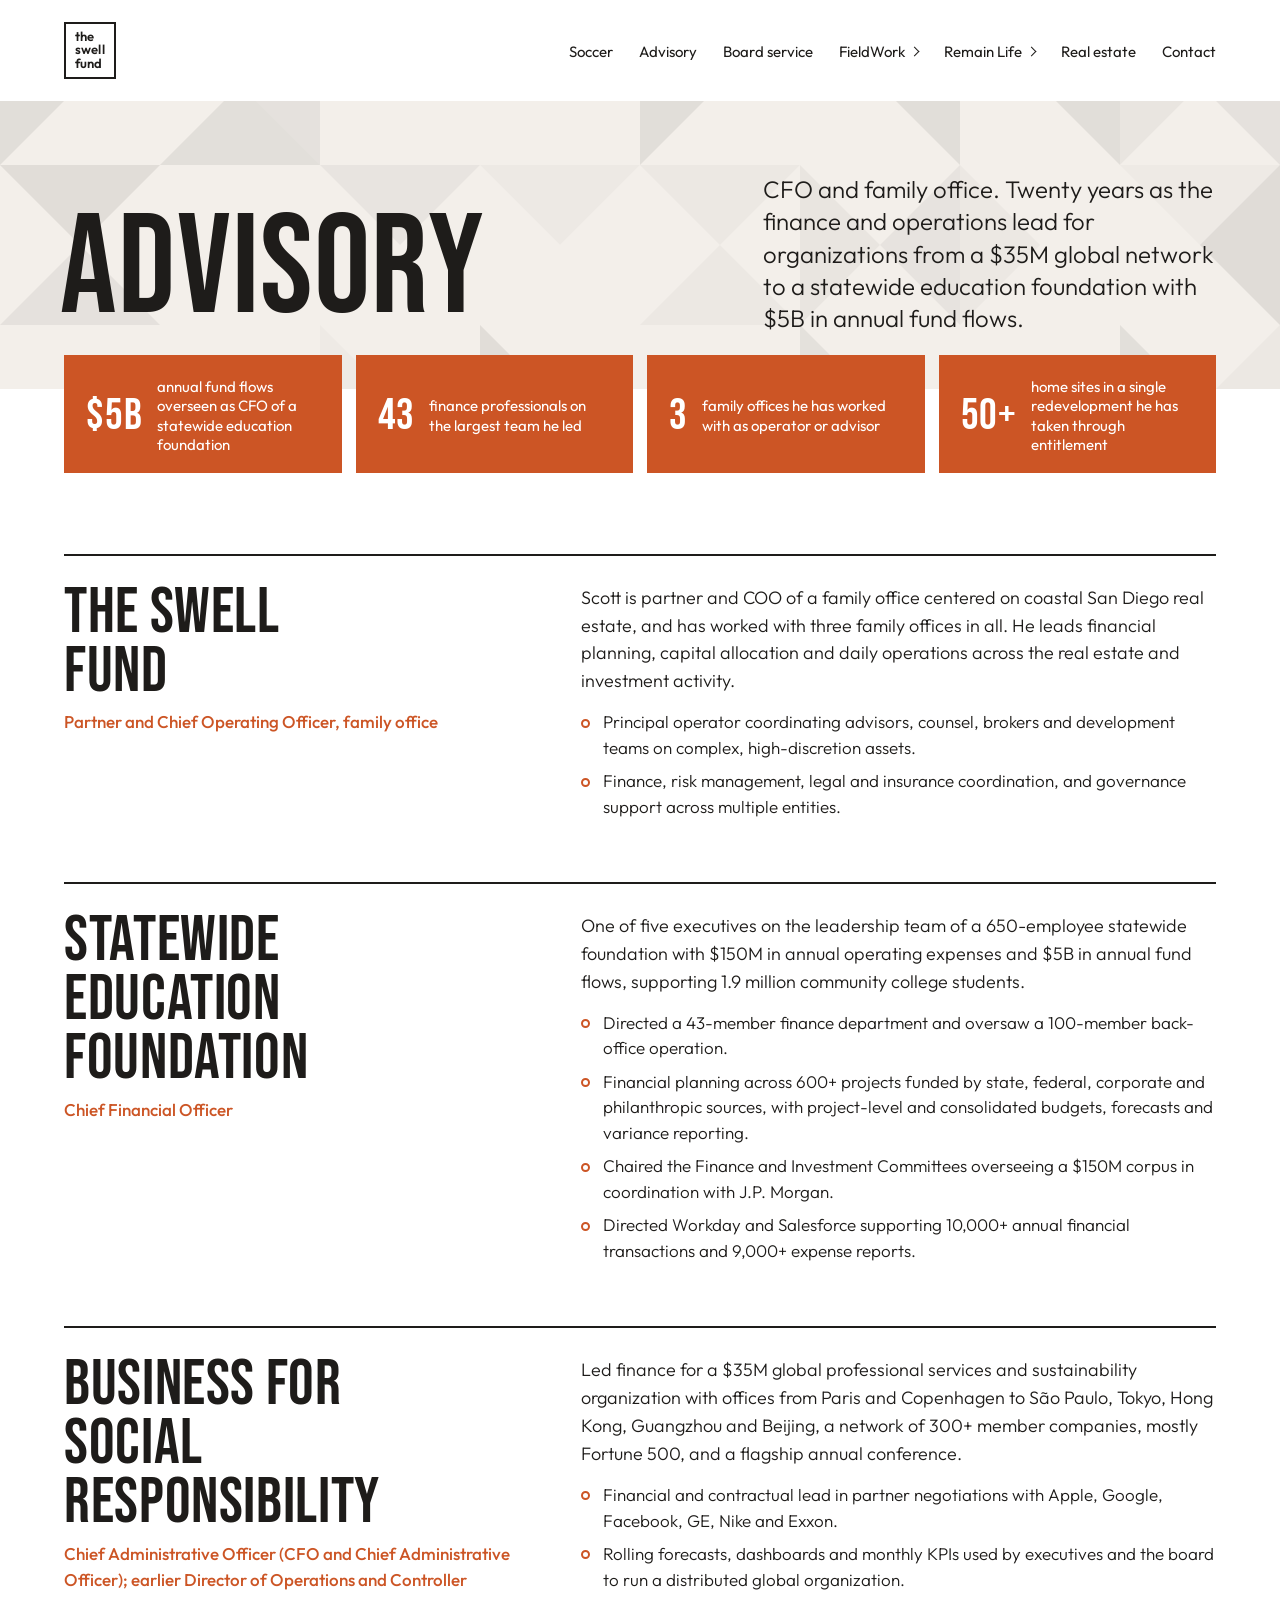
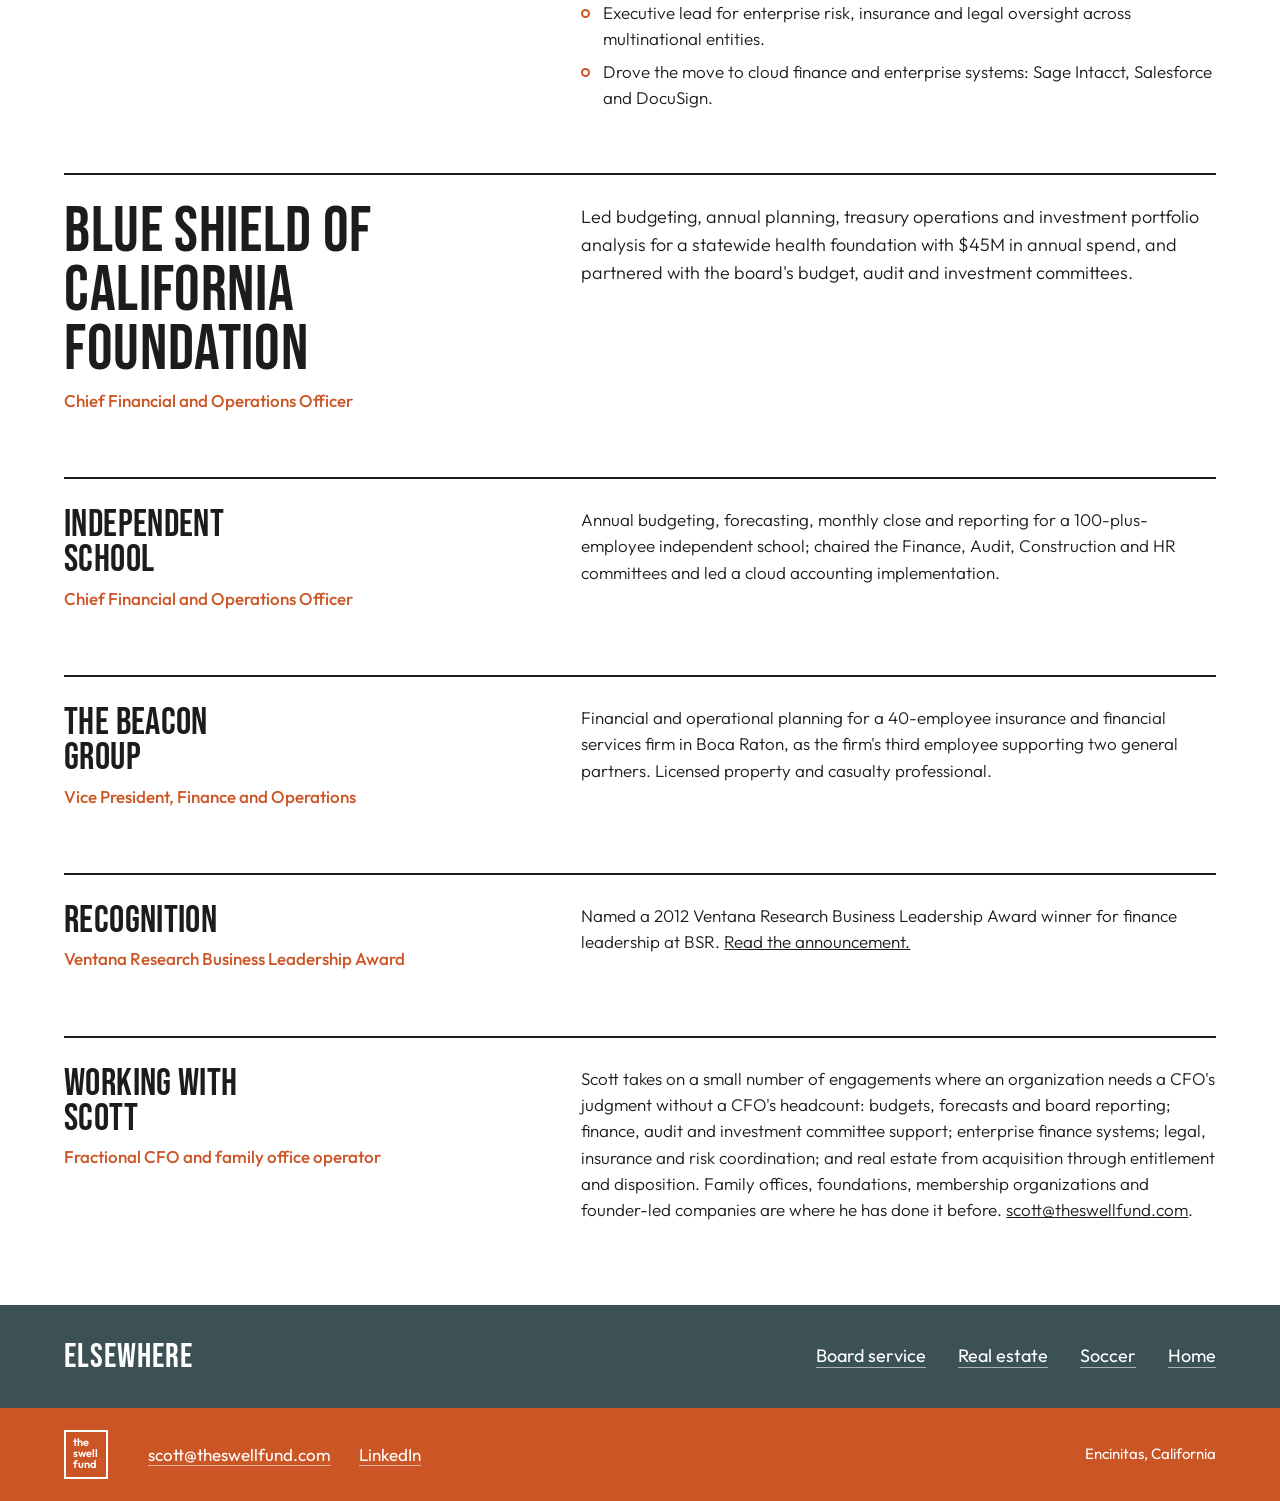
==== advisory.html @ 135fbc5a "Review edits: board seats vs committee work, advisory offer last, Remain Life wording, logo link Co-" ====
<!DOCTYPE html>
<html lang="en">
<head>
<meta charset="UTF-8">
<meta name="viewport" content="width=device-width, initial-scale=1.0">
<title>Advisory — Scott Travasos</title>
<meta name="description" content="Scott Travasos as fractional CFO and family office operator: finance, operations, systems and risk for foundations, membership organizations and family offices.">
<link rel="canonical" href="https://theswellfund.com/advisory.html">
<link rel="preconnect" href="https://fonts.googleapis.com">
<link rel="preconnect" href="https://fonts.gstatic.com" crossorigin>
<link href="https://fonts.googleapis.com/css2?family=Bebas+Neue&family=Outfit:wght@300;400;500;600&display=swap" rel="stylesheet">
<link rel="icon" type="image/svg+xml" href='data:image/svg+xml;utf8,<svg xmlns="http://www.w3.org/2000/svg" viewBox="0 0 32 32"><rect width="32" height="32" fill="%23CC5525"/><rect x="6" y="6" width="20" height="20" fill="none" stroke="%23fff" stroke-width="2"/></svg>'>
<link rel="stylesheet" href="assets/site.css">
</head>
<body>

<header>
  <a class="mark" href="index.html" aria-label="The Swell Fund, home"><span>the</span><span>swell</span><span>fund</span></a>
  <nav aria-label="Primary">
    <ul>
      <li><a href="soccer.html">Soccer</a></li>
      <li><a href="advisory.html" aria-current="page">Advisory</a></li>
      <li><a href="boards.html">Board service</a></li>
      <li><a class="ext" href="https://field2work.com">FieldWork</a></li>
      <li><a class="ext" href="https://remainlifeinsurance.com">Remain Life</a></li>
      <li><a href="real-estate.html">Real estate</a></li>
      <li><a href="index.html#contact">Contact</a></li>
    </ul>
  </nav>
</header>

<section class="page-hero">
  <svg xmlns="http://www.w3.org/2000/svg" viewBox="0 0 800 500" preserveAspectRatio="xMidYMid slice" aria-hidden="true" class="facets"><polygon points="0,0 100,0 50,50" fill="#fff" fill-opacity="0.08"/><polygon points="100,100 0,100 50,50" fill="#fff" fill-opacity="0.15"/><polygon points="0,100 0,0 50,50" fill="#000" fill-opacity="0.06"/><polygon points="100,0 200,0 150,50" fill="#000" fill-opacity="0.06"/><polygon points="200,0 200,100 150,50" fill="#000" fill-opacity="0.06"/><polygon points="200,100 100,100 150,50" fill="#fff" fill-opacity="0.13"/><polygon points="200,0 300,0 250,50" fill="#fff" fill-opacity="0.10"/><polygon points="200,100 200,0 250,50" fill="#000" fill-opacity="0.12"/><polygon points="400,0 400,100 350,50" fill="#fff" fill-opacity="0.20"/><polygon points="400,100 300,100 350,50" fill="#fff" fill-opacity="0.08"/><polygon points="300,100 300,0 350,50" fill="#fff" fill-opacity="0.11"/><polygon points="500,0 500,100 450,50" fill="#fff" fill-opacity="0.15"/><polygon points="400,100 400,0 450,50" fill="#000" fill-opacity="0.14"/><polygon points="500,0 600,0 550,50" fill="#fff" fill-opacity="0.07"/><polygon points="600,0 600,100 550,50" fill="#fff" fill-opacity="0.17"/><polygon points="600,100 500,100 550,50" fill="#000" fill-opacity="0.10"/><polygon points="500,100 500,0 550,50" fill="#000" fill-opacity="0.13"/><polygon points="600,0 700,0 650,50" fill="#fff" fill-opacity="0.19"/><polygon points="700,100 600,100 650,50" fill="#fff" fill-opacity="0.15"/><polygon points="600,100 600,0 650,50" fill="#000" fill-opacity="0.20"/><polygon points="800,0 800,100 750,50" fill="#fff" fill-opacity="0.22"/><polygon points="800,100 700,100 750,50" fill="#fff" fill-opacity="0.13"/><polygon points="0,100 100,100 50,150" fill="#fff" fill-opacity="0.14"/><polygon points="100,100 100,200 50,150" fill="#fff" fill-opacity="0.17"/><polygon points="0,200 0,100 50,150" fill="#000" fill-opacity="0.20"/><polygon points="100,100 200,100 150,150" fill="#fff" fill-opacity="0.17"/><polygon points="200,100 200,200 150,150" fill="#000" fill-opacity="0.15"/><polygon points="200,200 100,200 150,150" fill="#000" fill-opacity="0.19"/><polygon points="200,100 300,100 250,150" fill="#000" fill-opacity="0.16"/><polygon points="300,100 300,200 250,150" fill="#fff" fill-opacity="0.17"/><polygon points="400,100 400,200 350,150" fill="#fff" fill-opacity="0.12"/><polygon points="300,200 300,100 350,150" fill="#fff" fill-opacity="0.13"/><polygon points="400,100 500,100 450,150" fill="#fff" fill-opacity="0.08"/><polygon points="500,100 500,200 450,150" fill="#fff" fill-opacity="0.18"/><polygon points="500,200 400,200 450,150" fill="#fff" fill-opacity="0.10"/><polygon points="400,200 400,100 450,150" fill="#000" fill-opacity="0.20"/><polygon points="500,100 600,100 550,150" fill="#fff" fill-opacity="0.13"/><polygon points="600,100 600,200 550,150" fill="#000" fill-opacity="0.20"/><polygon points="600,100 700,100 650,150" fill="#fff" fill-opacity="0.13"/><polygon points="700,100 700,200 650,150" fill="#000" fill-opacity="0.20"/><polygon points="600,200 600,100 650,150" fill="#fff" fill-opacity="0.09"/><polygon points="700,100 800,100 750,150" fill="#fff" fill-opacity="0.10"/><polygon points="800,100 800,200 750,150" fill="#000" fill-opacity="0.15"/><polygon points="800,200 700,200 750,150" fill="#fff" fill-opacity="0.06"/><polygon points="700,200 700,100 750,150" fill="#000" fill-opacity="0.11"/><polygon points="0,200 100,200 50,250" fill="#000" fill-opacity="0.21"/><polygon points="100,300 0,300 50,250" fill="#000" fill-opacity="0.15"/><polygon points="100,200 200,200 150,250" fill="#fff" fill-opacity="0.20"/><polygon points="200,200 300,200 250,250" fill="#000" fill-opacity="0.12"/><polygon points="300,200 300,300 250,250" fill="#fff" fill-opacity="0.16"/><polygon points="300,300 200,300 250,250" fill="#fff" fill-opacity="0.07"/><polygon points="200,300 200,200 250,250" fill="#fff" fill-opacity="0.09"/><polygon points="300,200 400,200 350,250" fill="#000" fill-opacity="0.06"/><polygon points="400,200 400,300 350,250" fill="#fff" fill-opacity="0.08"/><polygon points="400,300 300,300 350,250" fill="#fff" fill-opacity="0.12"/><polygon points="300,300 300,200 350,250" fill="#fff" fill-opacity="0.20"/><polygon points="400,200 500,200 450,250" fill="#000" fill-opacity="0.08"/><polygon points="500,200 500,300 450,250" fill="#fff" fill-opacity="0.12"/><polygon points="500,300 400,300 450,250" fill="#000" fill-opacity="0.07"/><polygon points="600,200 600,300 550,250" fill="#000" fill-opacity="0.13"/><polygon points="600,300 500,300 550,250" fill="#fff" fill-opacity="0.08"/><polygon points="500,300 500,200 550,250" fill="#000" fill-opacity="0.10"/><polygon points="700,200 700,300 650,250" fill="#fff" fill-opacity="0.06"/><polygon points="600,300 600,200 650,250" fill="#000" fill-opacity="0.07"/><polygon points="700,200 800,200 750,250" fill="#000" fill-opacity="0.05"/><polygon points="800,200 800,300 750,250" fill="#000" fill-opacity="0.22"/><polygon points="0,300 100,300 50,350" fill="#fff" fill-opacity="0.12"/><polygon points="100,300 100,400 50,350" fill="#fff" fill-opacity="0.18"/><polygon points="100,400 0,400 50,350" fill="#000" fill-opacity="0.18"/><polygon points="0,400 0,300 50,350" fill="#fff" fill-opacity="0.10"/><polygon points="300,400 200,400 250,350" fill="#fff" fill-opacity="0.14"/><polygon points="200,400 200,300 250,350" fill="#000" fill-opacity="0.05"/><polygon points="300,300 400,300 350,350" fill="#fff" fill-opacity="0.10"/><polygon points="400,300 400,400 350,350" fill="#fff" fill-opacity="0.17"/><polygon points="300,400 300,300 350,350" fill="#000" fill-opacity="0.21"/><polygon points="500,400 400,400 450,350" fill="#000" fill-opacity="0.09"/><polygon points="400,400 400,300 450,350" fill="#fff" fill-opacity="0.09"/><polygon points="500,300 600,300 550,350" fill="#fff" fill-opacity="0.16"/><polygon points="500,400 500,300 550,350" fill="#000" fill-opacity="0.16"/><polygon points="700,300 700,400 650,350" fill="#fff" fill-opacity="0.17"/><polygon points="800,300 800,400 750,350" fill="#000" fill-opacity="0.08"/><polygon points="700,400 700,300 750,350" fill="#000" fill-opacity="0.19"/><polygon points="100,400 100,500 50,450" fill="#000" fill-opacity="0.12"/><polygon points="100,400 200,400 150,450" fill="#fff" fill-opacity="0.08"/><polygon points="200,400 200,500 150,450" fill="#fff" fill-opacity="0.20"/><polygon points="100,500 100,400 150,450" fill="#fff" fill-opacity="0.19"/><polygon points="300,500 200,500 250,450" fill="#000" fill-opacity="0.14"/><polygon points="200,500 200,400 250,450" fill="#fff" fill-opacity="0.06"/><polygon points="400,500 300,500 350,450" fill="#000" fill-opacity="0.21"/><polygon points="300,500 300,400 350,450" fill="#000" fill-opacity="0.20"/><polygon points="500,400 500,500 450,450" fill="#fff" fill-opacity="0.10"/><polygon points="500,500 400,500 450,450" fill="#fff" fill-opacity="0.10"/><polygon points="400,500 400,400 450,450" fill="#000" fill-opacity="0.09"/><polygon points="500,400 600,400 550,450" fill="#000" fill-opacity="0.07"/><polygon points="600,500 500,500 550,450" fill="#000" fill-opacity="0.13"/><polygon points="500,500 500,400 550,450" fill="#000" fill-opacity="0.20"/><polygon points="600,400 700,400 650,450" fill="#000" fill-opacity="0.21"/><polygon points="700,400 700,500 650,450" fill="#000" fill-opacity="0.14"/><polygon points="700,500 600,500 650,450" fill="#000" fill-opacity="0.05"/><polygon points="600,500 600,400 650,450" fill="#000" fill-opacity="0.08"/><polygon points="700,400 800,400 750,450" fill="#fff" fill-opacity="0.19"/><polygon points="800,400 800,500 750,450" fill="#fff" fill-opacity="0.14"/><polygon points="700,500 700,400 750,450" fill="#000" fill-opacity="0.11"/></svg>
  <h1 class="display">Advisory</h1>
  <p class="lede">CFO and family office. Twenty years as the finance and operations lead for organizations from a $35M global network to a statewide education foundation with $5B in annual fund flows.</p>
</section>
<section class="stats" aria-label="By the numbers">
  <div class="stat"><strong>$5B</strong><span>annual fund flows overseen as CFO of a statewide education foundation</span></div>
  <div class="stat"><strong>43</strong><span>finance professionals on the largest team he led</span></div>
  <div class="stat"><strong>3</strong><span>family offices he has worked with as operator or advisor</span></div>
  <div class="stat"><strong>50+</strong><span>home sites in a single redevelopment he has taken through entitlement</span></div>
</section>
<section class="entries">
  <article class="entry">
    <div>
      <h2 class="display">The Swell Fund</h2>
      <p class="role">Partner and Chief Operating Officer, family office</p>
    </div>
    <div>
      <p>Scott is partner and COO of a family office centered on coastal San Diego real estate, and has worked with three family offices in all. He leads financial planning, capital allocation and daily operations across the real estate and investment activity.</p>
      <ul>
        <li>Principal operator coordinating advisors, counsel, brokers and development teams on complex, high-discretion assets.</li>
        <li>Finance, risk management, legal and insurance coordination, and governance support across multiple entities.</li>
      </ul>
    </div>
  </article>
  <article class="entry">
    <div>
      <h2 class="display">Statewide education foundation</h2>
      <p class="role">Chief Financial Officer</p>
    </div>
    <div>
      <p>One of five executives on the leadership team of a 650-employee statewide foundation with $150M in annual operating expenses and $5B in annual fund flows, supporting 1.9 million community college students.</p>
      <ul>
        <li>Directed a 43-member finance department and oversaw a 100-member back-office operation.</li>
        <li>Financial planning across 600+ projects funded by state, federal, corporate and philanthropic sources, with project-level and consolidated budgets, forecasts and variance reporting.</li>
        <li>Chaired the Finance and Investment Committees overseeing a $150M corpus in coordination with J.P. Morgan.</li>
        <li>Directed Workday and Salesforce supporting 10,000+ annual financial transactions and 9,000+ expense reports.</li>
      </ul>
    </div>
  </article>
  <article class="entry">
    <div>
      <h2 class="display">Business for Social Responsibility</h2>
      <p class="role">Chief Administrative Officer (CFO and Chief Administrative Officer); earlier Director of Operations and Controller</p>
    </div>
    <div>
      <p>Led finance for a $35M global professional services and sustainability organization with offices from Paris and Copenhagen to São Paulo, Tokyo, Hong Kong, Guangzhou and Beijing, a network of 300+ member companies, mostly Fortune 500, and a flagship annual conference.</p>
      <ul>
        <li>Financial and contractual lead in partner negotiations with Apple, Google, Facebook, GE, Nike and Exxon.</li>
        <li>Rolling forecasts, dashboards and monthly KPIs used by executives and the board to run a distributed global organization.</li>
        <li>Executive lead for enterprise risk, insurance and legal oversight across multinational entities.</li>
        <li>Drove the move to cloud finance and enterprise systems: Sage Intacct, Salesforce and DocuSign.</li>
      </ul>
    </div>
  </article>
  <article class="entry">
    <div>
      <h2 class="display">Blue Shield of California Foundation</h2>
      <p class="role">Chief Financial and Operations Officer</p>
    </div>
    <div>
      <p>Led budgeting, annual planning, treasury operations and investment portfolio analysis for a statewide health foundation with $45M in annual spend, and partnered with the board's budget, audit and investment committees.</p>
    </div>
  </article>
  <article class="entry minor">
    <div>
      <h2 class="display">Independent school</h2>
      <p class="role">Chief Financial and Operations Officer</p>
    </div>
    <div>
      <p>Annual budgeting, forecasting, monthly close and reporting for a 100-plus-employee independent school; chaired the Finance, Audit, Construction and HR committees and led a cloud accounting implementation.</p>
    </div>
  </article>
  <article class="entry minor">
    <div>
      <h2 class="display">The Beacon Group</h2>
      <p class="role">Vice President, Finance and Operations</p>
    </div>
    <div>
      <p>Financial and operational planning for a 40-employee insurance and financial services firm in Boca Raton, as the firm's third employee supporting two general partners. Licensed property and casualty professional.</p>
    </div>
  </article>
  <article class="entry minor">
    <div>
      <h2 class="display">Recognition</h2>
      <p class="role">Ventana Research Business Leadership Award</p>
    </div>
    <div>
      <p>Named a 2012 Ventana Research Business Leadership Award winner for finance leadership at BSR. <a href="https://www.globenewswire.com/news-release/2012/10/26/937011/0/en/FinancialForce-com-Customer-Named-2012-Ventana-Research-Business-Leadership-Award-Winner.html">Read the announcement.</a></p>
    </div>
  </article>
  <article class="entry minor">
    <div>
      <h2 class="display">Working with Scott</h2>
      <p class="role">Fractional CFO and family office operator</p>
    </div>
    <div>
      <p>Scott takes on a small number of engagements where an organization needs a CFO's judgment without a CFO's headcount: budgets, forecasts and board reporting; finance, audit and investment committee support; enterprise finance systems; legal, insurance and risk coordination; and real estate from acquisition through entitlement and disposition. Family offices, foundations, membership organizations and founder-led companies are where he has done it before. <a href="mailto:scott@theswellfund.com">scott@theswellfund.com</a>.</p>
    </div>
  </article>
</section>
<section class="next" aria-label="Elsewhere on the site">
  <h2 class="display">Elsewhere</h2>
  <ul>
    <li><a href="boards.html">Board service</a></li>
    <li><a href="real-estate.html">Real estate</a></li>
    <li><a href="soccer.html">Soccer</a></li>
    <li><a href="index.html">Home</a></li>
  </ul>
</section>

<footer id="contact">
  <a class="mark" href="index.html" aria-label="The Swell Fund, home"><span>the</span><span>swell</span><span>fund</span></a>
  <ul>
    <li><a href="mailto:scott@theswellfund.com">scott@theswellfund.com</a></li>
    <li><a href="https://www.linkedin.com/pub/scott-travasos/15/69/158">LinkedIn</a></li>
  </ul>
  <p>Encinitas, California</p>
</footer>

</body>
</html>
---- assets/site.css ----
*, *::before, *::after { box-sizing: border-box; margin: 0; padding: 0; }

  :root {
    --white:  #ffffff;
    --bone:   #f3efea;
    --sand:   #c5bbb5;
    --ink:    #1e1c1a;
    --orange: #cc5525;
    --teal:   #3b5156;
    --green:  #0d2818;   /* Field Work */
    --gutter: clamp(20px, 5vw, 72px);
    --measure: 62ch;
  }

  html { scroll-behavior: smooth; }
  @media (prefers-reduced-motion: reduce) { html { scroll-behavior: auto; } }

  body {
    background: var(--white);
    color: var(--ink);
    font-family: 'Outfit', sans-serif;
    font-weight: 300;
    font-size: 17px;
    line-height: 1.6;
    -webkit-font-smoothing: antialiased;
  }

  a { color: inherit; }
  a:focus-visible, button:focus-visible { outline: 3px solid var(--orange); outline-offset: 3px; }

  .display {
    font-family: 'Bebas Neue', 'Outfit', sans-serif;
    font-weight: 400;
    letter-spacing: 0.01em;
    line-height: 0.92;
  }

  /* ── Wordmark: boxed, lowercase, stacked, as on the deck ── */
  .mark {
    display: inline-block;
    border: 2px solid currentColor;
    padding: 6px 9px 7px;
    font-family: 'Outfit', sans-serif;
    font-weight: 600;
    font-size: 13px;
    line-height: 1.02;
    letter-spacing: 0.01em;
    text-decoration: none;
    text-transform: lowercase;
  }
  .mark span { display: block; }

  /* ── Header ── */
  header {
    display: flex;
    align-items: center;
    justify-content: space-between;
    gap: 24px;
    padding: 22px var(--gutter);
  }
  nav ul { display: flex; gap: 26px; list-style: none; flex-wrap: wrap; justify-content: flex-end; }
  nav a { text-decoration: none; font-weight: 400; font-size: 15px; }
  nav a:hover { color: var(--orange); }
  nav a.ext::after { content: ''; display: inline-block; width: 7px; height: 7px; margin-left: 6px; border-top: 1.5px solid currentColor; border-right: 1.5px solid currentColor; transform: translateY(-2px) rotate(45deg); }

  /* ── Hero ── */
  .hero {
    display: grid;
    grid-template-columns: minmax(0, 7fr) minmax(0, 6fr);
    min-height: min(84vh, 820px);
  }
  .hero-text {
    padding: clamp(28px, 6vh, 72px) var(--gutter) clamp(32px, 6vh, 72px);
    display: flex;
    flex-direction: column;
    justify-content: flex-end;
  }
  .hero h1 {
    font-size: clamp(76px, 12.5vw, 184px);
    color: var(--ink);
    margin-left: -0.03em;
  }
  .hero .lede {
    font-size: clamp(19px, 2vw, 24px);
    font-weight: 300;
    max-width: 30ch;
    margin-top: 20px;
    line-height: 1.35;
  }
  .hero-photo {
    position: relative;
    overflow: hidden;
    background: var(--teal);
    min-height: 420px;
  }
  .hero-photo img.scene {
    position: absolute; inset: 0;
    width: 100%; height: 100%;
    object-fit: cover; object-position: 60% 50%;
  }
  .hero-photo .facets {
    position: absolute; inset: 0;
    width: 100%; height: 100%;
    mix-blend-mode: soft-light;
    opacity: .95;
  }
  .portrait {
    width: clamp(150px, 16vw, 220px);
    aspect-ratio: 1;
    border-radius: 50%;
    border: 9px solid var(--orange);
    background: var(--white);
    overflow: hidden;
    margin-bottom: clamp(22px, 4vh, 44px);
  }
  .portrait img { width: 100%; height: 100%; object-fit: cover; object-position: 50% 30%; display: block; }

  /* ── Right now: the orange band ── */
  .now {
    background: var(--orange);
    color: var(--white);
    padding: 22px var(--gutter);
    display: grid;
    grid-template-columns: auto 1fr;
    gap: 14px 40px;
    align-items: baseline;
  }
  .now h2 { font-size: 30px; letter-spacing: .04em; white-space: nowrap; }
  .now ul { list-style: none; display: flex; flex-wrap: wrap; gap: 8px 36px; font-size: 18px; font-weight: 400; }
  .now li { position: relative; padding-left: 20px; }
  .now li::before { content: ''; position: absolute; left: 0; top: .55em; width: 9px; height: 9px; border: 2px solid var(--white); border-radius: 50%; }
  .now a { text-decoration: none; border-bottom: 1px solid rgba(255,255,255,.55); }
  .now a:hover { border-bottom-color: var(--white); }

  /* ── Bio ── */
  .bio {
    padding: clamp(56px, 9vh, 112px) var(--gutter);
    display: grid;
    grid-template-columns: minmax(0, 5fr) minmax(0, 7fr);
    gap: 40px var(--gutter);
    align-items: start;
  }
  .bio h2 { font-size: clamp(44px, 6vw, 84px); max-width: 9ch; }
  .bio-copy p { max-width: var(--measure); font-size: 19px; line-height: 1.55; }
  .bio-copy p + p { margin-top: 1.2em; }
  .bio-copy .facts {
    margin-top: 34px;
    display: grid;
    grid-template-columns: repeat(2, minmax(0, 1fr));
    gap: 22px 28px;
    max-width: 560px;
    border-top: 2px solid var(--ink);
    padding-top: 22px;
    list-style: none;
  }
  .facts strong { display: block; font-family: 'Bebas Neue', sans-serif; font-weight: 400; font-size: 34px; line-height: 1; color: var(--orange); }
  .facts span { font-size: 15px; font-weight: 400; color: var(--ink); }

  /* ── Work: four primary tiles, two quieter ── */
  .work { padding: 0 var(--gutter) clamp(56px, 9vh, 112px); }
  .work-head { display: flex; align-items: baseline; justify-content: space-between; gap: 24px; margin-bottom: 28px; }
  .work-head h2 { font-size: clamp(44px, 6vw, 84px); }
  .work-head p { font-size: 17px; max-width: 36ch; }

  .tiles { display: grid; grid-template-columns: repeat(2, minmax(0, 1fr)); gap: 14px; }
  .tile {
    position: relative;
    display: flex; flex-direction: column; justify-content: space-between;
    min-height: 340px;
    padding: 28px 28px 24px;
    text-decoration: none;
    overflow: hidden;
    color: var(--white);
    background: var(--teal);
  }
  .tile img { position: absolute; inset: 0; width: 100%; height: 100%; object-fit: cover; }
  .tile .facets { position: absolute; inset: 0; width: 100%; height: 100%; mix-blend-mode: soft-light; opacity: .9; }
  .tile .shade { position: absolute; inset: 0; background: linear-gradient(180deg, rgba(0,0,0,.12) 0%, rgba(0,0,0,.28) 45%, rgba(0,0,0,.72) 100%); }
  .tile > * { position: relative; }
  .tile h3 { font-size: clamp(44px, 5vw, 72px); }
  .tile p { font-size: 17px; font-weight: 400; max-width: 34ch; margin-top: 10px; }
  .tile .ring {
    width: 64px; height: 64px; border-radius: 50%; border: 4px solid var(--white);
    display: grid; place-items: center; font-family: 'Bebas Neue', sans-serif; font-size: 22px; letter-spacing: .04em;
  }
  .tile .go { font-size: 15px; font-weight: 500; align-self: flex-start; border-bottom: 2px solid currentColor; padding-bottom: 2px; }
  .tile:hover .go { color: var(--orange); border-bottom-color: var(--orange); }
  .tile.solid-orange { background: var(--orange); }
  .tile.solid-green  { background: var(--green); }
  .tile.solid-teal   { background: var(--teal); }
  .tile.solid-ink    { background: var(--ink); }
  .tile.solid-bone   { background: var(--bone); color: var(--ink); }
  .tile.solid-bone .ring { border-color: var(--ink); }

  .tiles.three { grid-template-columns: repeat(3, minmax(0, 1fr)); }
  .tiles.three .tile { min-height: 380px; }
  .tiles.three .tile h3 { font-size: clamp(40px, 4vw, 60px); }
  .tiles.quiet { margin-top: 14px; }
  .tiles.quiet.four { grid-template-columns: repeat(4, minmax(0, 1fr)); }
  .tiles.quiet .tile { min-height: 230px; padding: 22px 22px 20px; }
  .tiles.quiet .tile h3 { font-size: clamp(30px, 2.6vw, 40px); }
  .tiles.quiet .tile p { font-size: 15px; }

  /* ── Footer ── */
  footer {
    background: var(--orange);
    color: var(--white);
    padding: 22px var(--gutter);
    display: grid;
    grid-template-columns: auto 1fr auto;
    gap: 14px 40px;
    align-items: center;
  }
  footer .mark { color: var(--white); font-size: 11px; padding: 5px 7px 6px; }
  footer p { font-size: 15px; font-weight: 400; }
  footer ul { list-style: none; display: flex; gap: 28px; flex-wrap: wrap; font-size: 17px; font-weight: 400; }
  footer a { text-decoration: none; border-bottom: 1px solid rgba(255,255,255,.55); }
  footer a:hover { border-bottom-color: var(--white); }

  @media (max-width: 900px) {
    .hero { grid-template-columns: 1fr; min-height: 0; }
    .hero-text { order: 2; padding-top: 36px; }
    .hero-photo { order: 1; min-height: 56vw; overflow: visible; }
    .portrait { width: 150px; border-width: 7px; }
    .now { grid-template-columns: 1fr; }
    .bio { grid-template-columns: 1fr; }
    .tiles, .tiles.three, .tiles.quiet.four { grid-template-columns: 1fr; }
    .tile { min-height: 260px; }
    .work-head { flex-direction: column; align-items: flex-start; }
    footer { grid-template-columns: 1fr; }
  }
  @media (max-width: 1100px) and (min-width: 901px) {
    .tiles.quiet.four { grid-template-columns: repeat(2, minmax(0, 1fr)); }
  }
  @media (max-width: 520px) {
    nav ul { gap: 14px 18px; }
    .hero h1 { font-size: clamp(64px, 19vw, 96px); }
  }

  /* ── Inner pages ── */
  .page-hero {
    display: grid;
    grid-template-columns: minmax(0, 7fr) minmax(0, 5fr);
    gap: 24px var(--gutter);
    align-items: end;
    padding: clamp(40px, 8vh, 96px) var(--gutter) clamp(32px, 6vh, 64px);
    background: var(--bone);
    position: relative;
    overflow: hidden;
  }
  .page-hero .facets { position: absolute; inset: 0; width: 100%; height: 100%; opacity: .35; mix-blend-mode: multiply; pointer-events: none; }
  .page-hero > * { position: relative; }
  .page-hero h1 { font-size: clamp(72px, 11vw, 160px); margin-left: -0.03em; }
  .page-hero .lede { font-size: clamp(19px, 2vw, 24px); line-height: 1.35; max-width: 32ch; }

  .stats {
    display: grid;
    grid-template-columns: repeat(4, minmax(0, 1fr));
    gap: 14px;
    padding: 0 var(--gutter);
    margin-top: -34px;
    position: relative;
  }
  .stat {
    background: var(--orange);
    color: var(--white);
    padding: 22px 22px 18px;
    display: grid;
    grid-template-columns: auto 1fr;
    gap: 14px;
    align-items: center;
  }
  .stat strong { font-family: 'Bebas Neue', sans-serif; font-weight: 400; font-size: 44px; line-height: 1; letter-spacing: .02em; }
  .stat span { font-size: 15px; font-weight: 400; line-height: 1.3; }

  .entries { padding: clamp(56px, 9vh, 112px) var(--gutter); display: grid; gap: clamp(44px, 7vh, 80px); }
  .entry {
    display: grid;
    grid-template-columns: minmax(0, 5fr) minmax(0, 7fr);
    gap: 18px var(--gutter);
    padding-top: 28px;
    border-top: 2px solid var(--ink);
  }
  .entry h2 { font-size: clamp(40px, 5vw, 64px); max-width: 12ch; }
  .entry .role { font-size: 17px; font-weight: 500; color: var(--orange); margin-top: 8px; }
  .entry p { max-width: var(--measure); font-size: 18px; line-height: 1.55; }
  .entry p + p { margin-top: 1em; }
  .entry ul { max-width: var(--measure); font-size: 17px; line-height: 1.5; margin-top: 14px; padding-left: 0; list-style: none; display: grid; gap: 8px; }
  .entry ul li { position: relative; padding-left: 22px; }
  .entry ul li::before { content: ''; position: absolute; left: 0; top: .55em; width: 9px; height: 9px; border: 2px solid var(--orange); border-radius: 50%; }
  .group { display: grid; grid-template-columns: minmax(0, 5fr) minmax(0, 7fr); gap: 12px var(--gutter); align-items: end; margin-bottom: -16px; }
  .group h2 { font-size: clamp(36px, 4.5vw, 56px); color: var(--orange); }
  .group p { font-size: 17px; max-width: var(--measure); }
  .entries .entry:first-child { border-top: 2px solid var(--ink); }
  .entry.minor h2 { font-size: clamp(28px, 3vw, 40px); }
  .entry.minor p { font-size: 17px; }

  .next {
    background: var(--teal);
    color: var(--white);
    padding: 36px var(--gutter);
    display: flex; flex-wrap: wrap; justify-content: space-between; align-items: center; gap: 16px 40px;
  }
  .next h2 { font-size: 34px; letter-spacing: .03em; }
  .next ul { list-style: none; display: flex; flex-wrap: wrap; gap: 10px 32px; font-size: 18px; font-weight: 400; }
  .next a { text-decoration: none; border-bottom: 1px solid rgba(255,255,255,.55); }
  .next a:hover { border-bottom-color: var(--white); }

  @media (max-width: 900px) {
    .page-hero { grid-template-columns: 1fr; }
    .stats { grid-template-columns: repeat(2, minmax(0, 1fr)); margin-top: 20px; }
    .entry, .group { grid-template-columns: 1fr; }
  }
  @media (max-width: 520px) {
    .stats { grid-template-columns: 1fr; }
  }

  /* ── Real estate ── */
  .re-intro { padding-bottom: clamp(28px, 4vh, 48px); }
  .gallery {
    padding: 0 var(--gutter);
    display: grid;
    grid-template-columns: repeat(3, minmax(0, 1fr));
    gap: 14px;
  }
  .gallery figure { margin: 0; aspect-ratio: 4 / 3; overflow: hidden; background: var(--bone); }
  .gallery figure:nth-child(7n+1) { grid-column: span 2; aspect-ratio: 8 / 3; }
  .gallery img { width: 100%; height: 100%; object-fit: cover; display: block; }

  .deck {
    margin-top: clamp(56px, 9vh, 112px);
    background: var(--ink);
    color: var(--bone);
    padding: clamp(48px, 8vh, 88px) var(--gutter);
    display: grid;
    grid-template-columns: minmax(0, 4fr) minmax(0, 8fr);
    gap: 32px var(--gutter);
    align-items: start;
  }
  .deck-head h2 { font-size: clamp(44px, 6vw, 84px); color: var(--white); }
  .deck-head p { max-width: 32ch; margin-top: 12px; font-size: 17px; }
  .button {
    display: inline-block; margin-top: 24px;
    background: var(--orange); color: var(--white);
    padding: 14px 22px; text-decoration: none; font-weight: 500; font-size: 16px;
  }
  .button:hover { background: #b84a1f; }
  .deck-strip { display: grid; grid-template-columns: repeat(4, minmax(0, 1fr)); gap: 10px; }
  .deck-strip img { width: 100%; height: auto; display: block; background: var(--white); }

  @media (max-width: 900px) {
    .gallery { grid-template-columns: repeat(2, minmax(0, 1fr)); }
    .gallery figure:nth-child(7n+1) { grid-column: span 2; aspect-ratio: 2 / 1; }
    .deck { grid-template-columns: 1fr; }
    .deck-strip { grid-template-columns: repeat(2, minmax(0, 1fr)); }
  }
  @media (max-width: 520px) {
    .gallery { grid-template-columns: 1fr; }
    .gallery figure:nth-child(7n+1) { grid-column: span 1; aspect-ratio: 4 / 3; }
  }
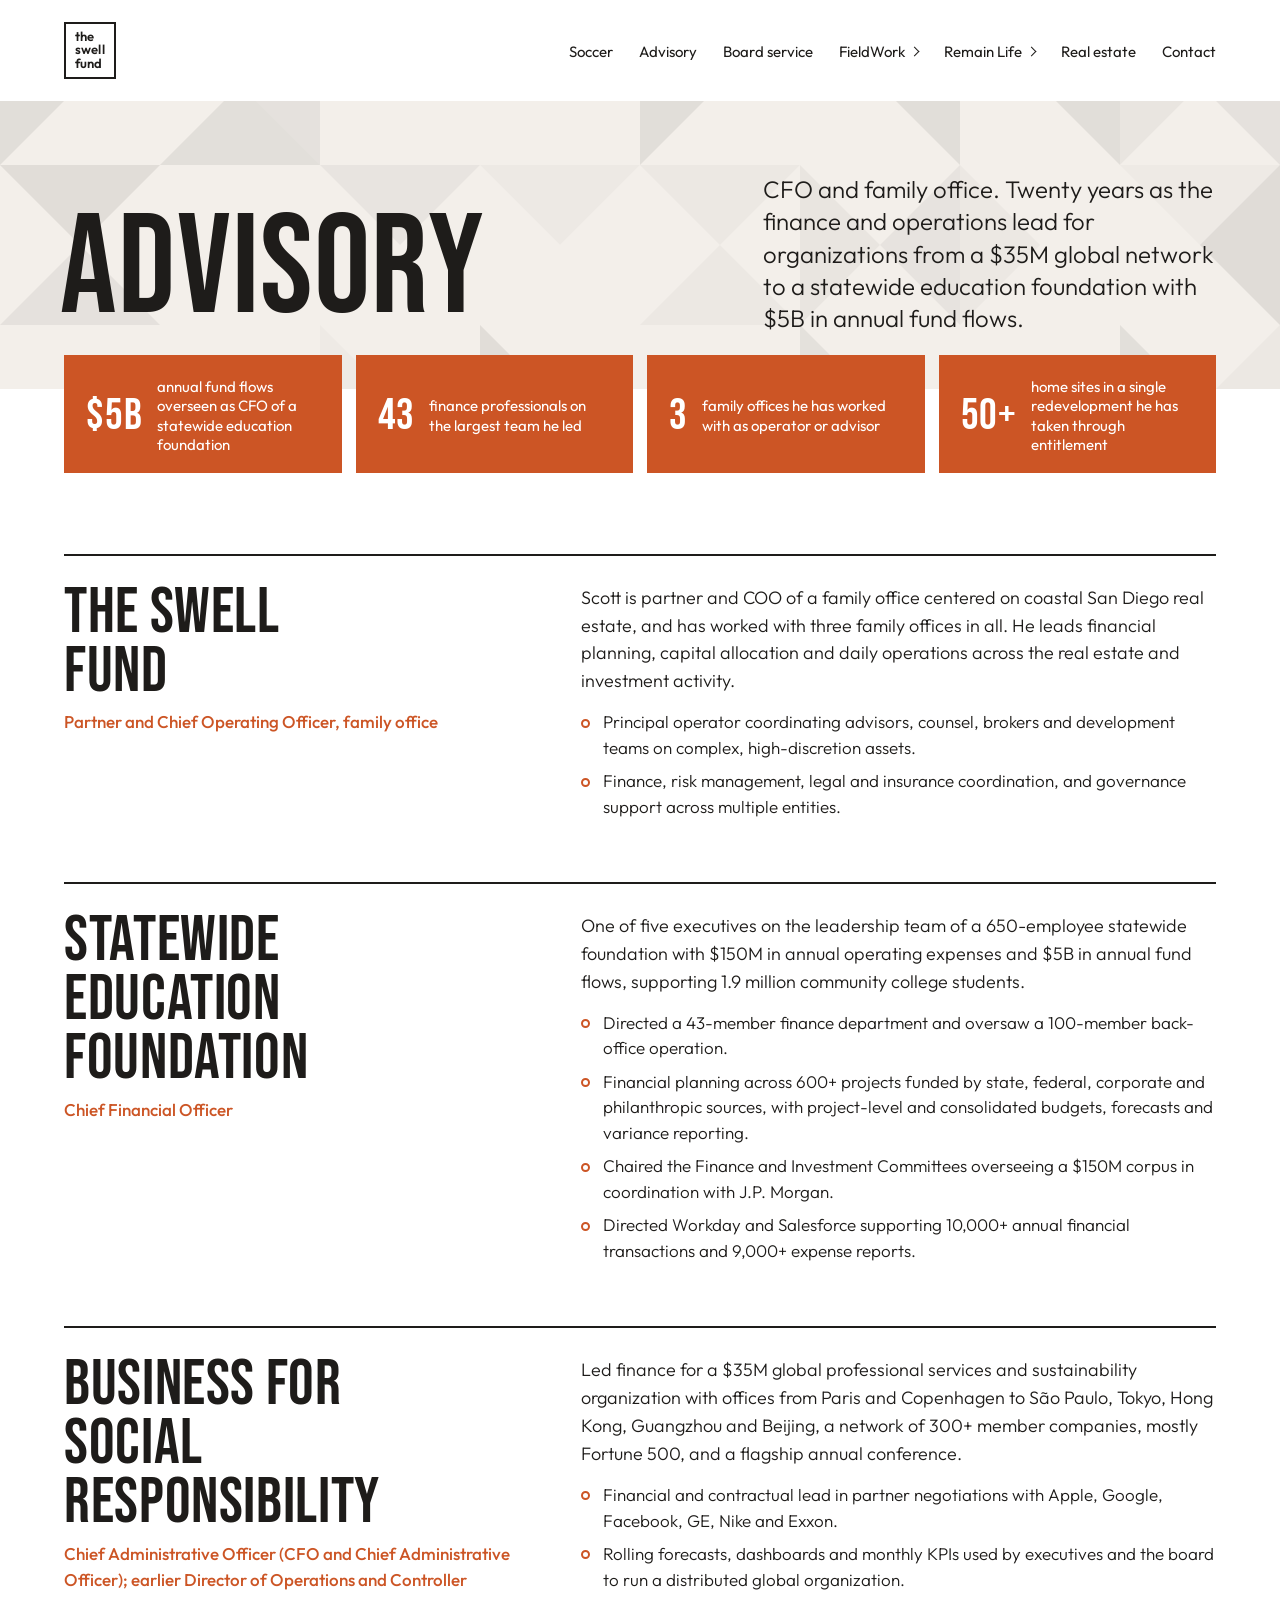
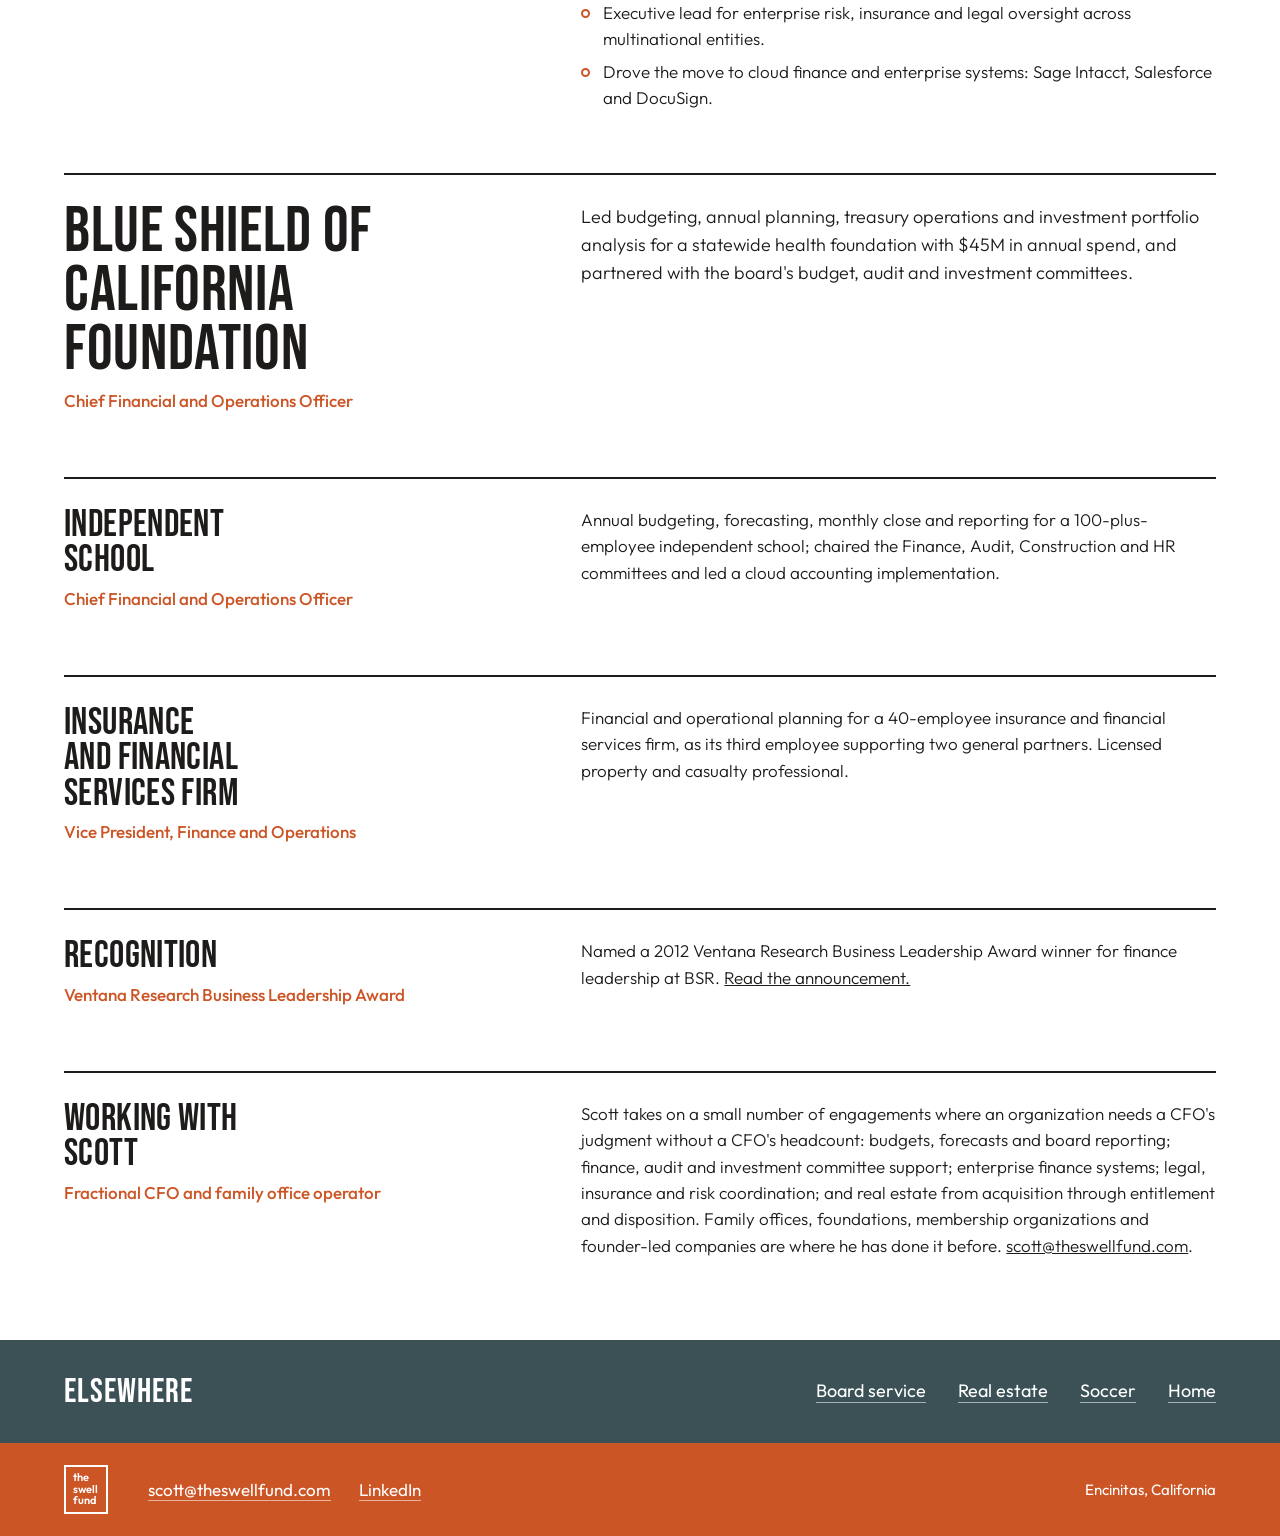
==== commit e10bd5f1: "Advisory: Beacon Group entry made generic Co-Authored-By: Claude Fable 5.1 <noreply@anthropic.com> C" ====
--- a/advisory.html
+++ b/advisory.html
@@ -104,11 +104,11 @@
   </article>
   <article class="entry minor">
     <div>
-      <h2 class="display">The Beacon Group</h2>
+      <h2 class="display">Insurance and financial services firm</h2>
       <p class="role">Vice President, Finance and Operations</p>
     </div>
     <div>
-      <p>Financial and operational planning for a 40-employee insurance and financial services firm in Boca Raton, as the firm's third employee supporting two general partners. Licensed property and casualty professional.</p>
+      <p>Financial and operational planning for a 40-employee insurance and financial services firm, as its third employee supporting two general partners. Licensed property and casualty professional.</p>
     </div>
   </article>
   <article class="entry minor">
--- a/assets/site.css
+++ b/assets/site.css
@@ -96,7 +96,7 @@
   .hero-photo img.scene {
     position: absolute; inset: 0;
     width: 100%; height: 100%;
-    object-fit: cover; object-position: 60% 50%;
+    object-fit: cover; object-position: 80% 45%;
   }
   .hero-photo .facets {
     position: absolute; inset: 0;
@@ -316,15 +316,14 @@
   }
 
   /* ── Real estate ── */
-  .re-intro { padding-bottom: clamp(28px, 4vh, 48px); }
+  .re-intro { padding-bottom: clamp(40px, 6vh, 72px); }
   .gallery {
     padding: 0 var(--gutter);
     display: grid;
-    grid-template-columns: repeat(3, minmax(0, 1fr));
-    gap: 14px;
+    grid-template-columns: repeat(6, minmax(0, 1fr));
+    gap: 8px;
   }
   .gallery figure { margin: 0; aspect-ratio: 4 / 3; overflow: hidden; background: var(--bone); }
-  .gallery figure:nth-child(7n+1) { grid-column: span 2; aspect-ratio: 8 / 3; }
   .gallery img { width: 100%; height: 100%; object-fit: cover; display: block; }
 
   .deck {
@@ -349,12 +348,39 @@
   .deck-strip img { width: 100%; height: auto; display: block; background: var(--white); }
 
   @media (max-width: 900px) {
-    .gallery { grid-template-columns: repeat(2, minmax(0, 1fr)); }
-    .gallery figure:nth-child(7n+1) { grid-column: span 2; aspect-ratio: 2 / 1; }
+    .gallery { grid-template-columns: repeat(3, minmax(0, 1fr)); }
     .deck { grid-template-columns: 1fr; }
     .deck-strip { grid-template-columns: repeat(2, minmax(0, 1fr)); }
   }
   @media (max-width: 520px) {
-    .gallery { grid-template-columns: 1fr; }
-    .gallery figure:nth-child(7n+1) { grid-column: span 1; aspect-ratio: 4 / 3; }
-  }
+    .gallery { grid-template-columns: repeat(2, minmax(0, 1fr)); }
+  }
+
+  /* ── Projects ── */
+  .projects { padding: 0 var(--gutter); display: grid; gap: clamp(44px, 7vh, 80px); }
+  .projects .work-head { margin-bottom: 0; }
+  .project {
+    display: grid;
+    grid-template-columns: minmax(0, 4fr) minmax(0, 8fr);
+    gap: 24px var(--gutter);
+    border-top: 2px solid var(--ink);
+    padding-top: 28px;
+  }
+  .project h3 { font-size: clamp(44px, 5.5vw, 72px); }
+  .project .place { font-size: 16px; font-weight: 500; color: var(--orange); margin: 6px 0 18px; }
+  .project-text p { font-size: 17px; line-height: 1.55; max-width: 44ch; }
+  .project-text p + p { margin-top: .9em; }
+  .project-facts { list-style: none; display: flex; flex-wrap: wrap; gap: 18px 28px; margin-top: 24px; padding-top: 18px; border-top: 1px solid var(--sand); }
+  .project-facts strong { display: block; font-family: 'Bebas Neue', sans-serif; font-weight: 400; font-size: 36px; line-height: 1; color: var(--orange); }
+  .project-facts span { font-size: 14px; font-weight: 400; }
+  .project-images { display: grid; grid-template-columns: repeat(2, minmax(0, 1fr)); gap: 12px; }
+  .project-images figure { margin: 0; aspect-ratio: 3 / 2; overflow: hidden; background: var(--bone); }
+  .project-images figure:first-child { grid-column: span 2; aspect-ratio: 16 / 9; }
+  .project-images img { width: 100%; height: 100%; object-fit: cover; display: block; }
+  .project-images.soon { display: grid; place-items: center; min-height: 220px; background: var(--bone); color: var(--teal); font-size: 15px; }
+  .gallery-head { padding: clamp(56px, 9vh, 112px) var(--gutter) 24px; display: flex; flex-wrap: wrap; align-items: baseline; justify-content: space-between; gap: 12px 40px; }
+  .gallery-head h2 { font-size: clamp(40px, 5vw, 64px); }
+  .gallery-head p { font-size: 17px; max-width: 40ch; }
+  @media (max-width: 900px) {
+    .project { grid-template-columns: 1fr; }
+  }
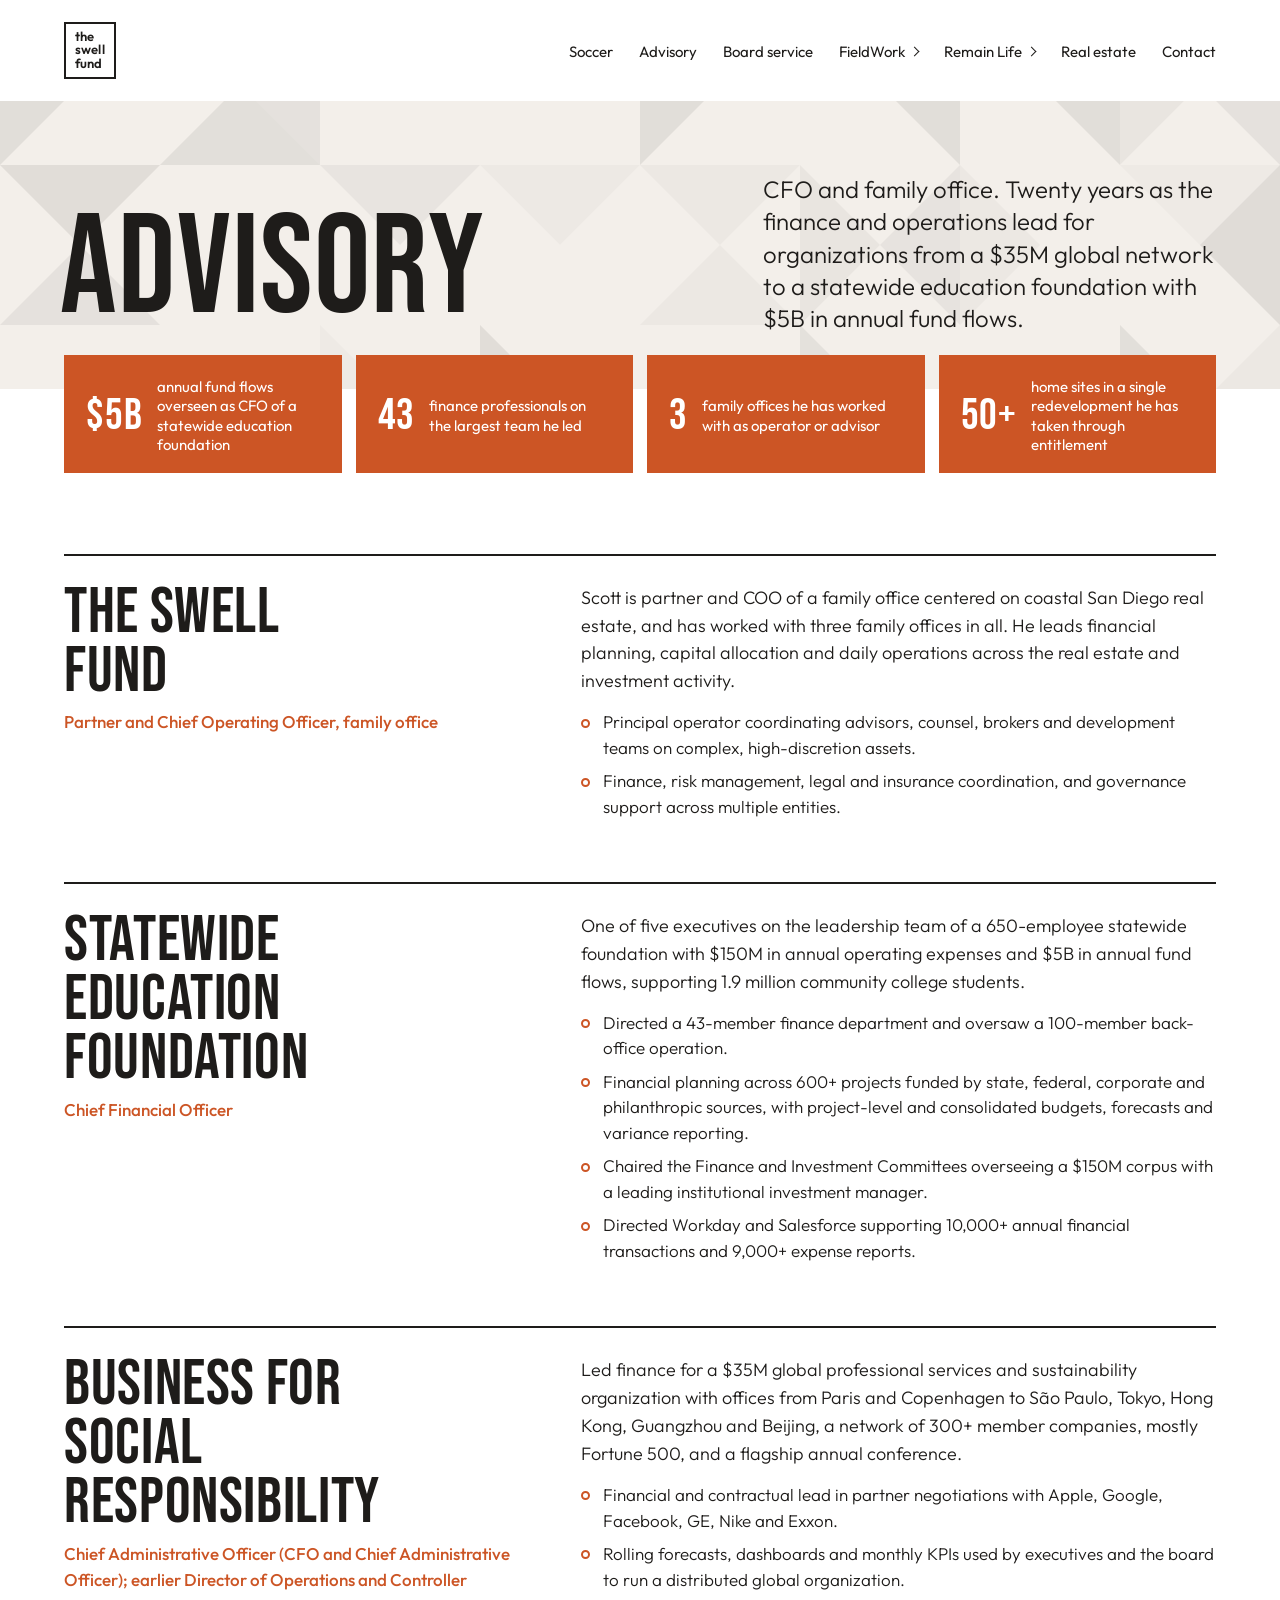
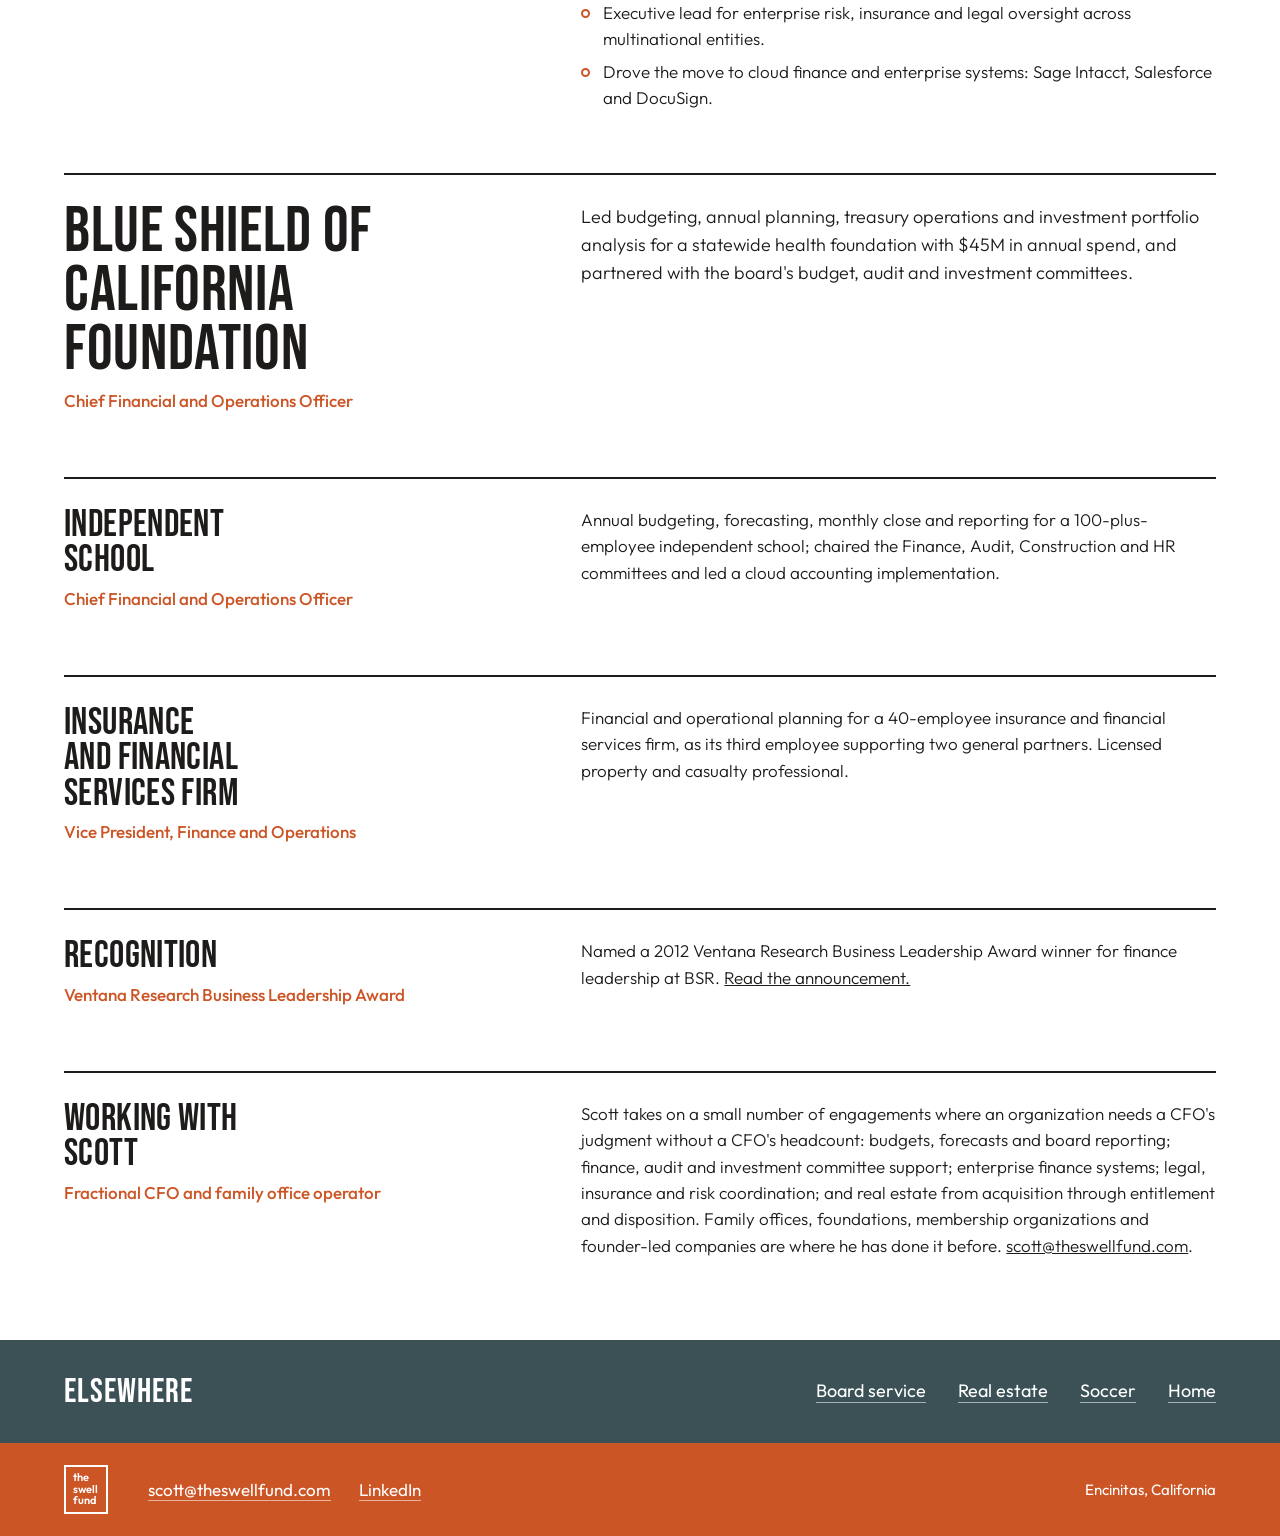
==== commit 4189afa8: "Remove J.P. Morgan mentions; Andrew location plain Encinitas Co-Authored-By: Claude Fable 5.1 <norep" ====
--- a/advisory.html
+++ b/advisory.html
@@ -64,7 +64,7 @@
       <ul>
         <li>Directed a 43-member finance department and oversaw a 100-member back-office operation.</li>
         <li>Financial planning across 600+ projects funded by state, federal, corporate and philanthropic sources, with project-level and consolidated budgets, forecasts and variance reporting.</li>
-        <li>Chaired the Finance and Investment Committees overseeing a $150M corpus in coordination with J.P. Morgan.</li>
+        <li>Chaired the Finance and Investment Committees overseeing a $150M corpus with a leading institutional investment manager.</li>
         <li>Directed Workday and Salesforce supporting 10,000+ annual financial transactions and 9,000+ expense reports.</li>
       </ul>
     </div>
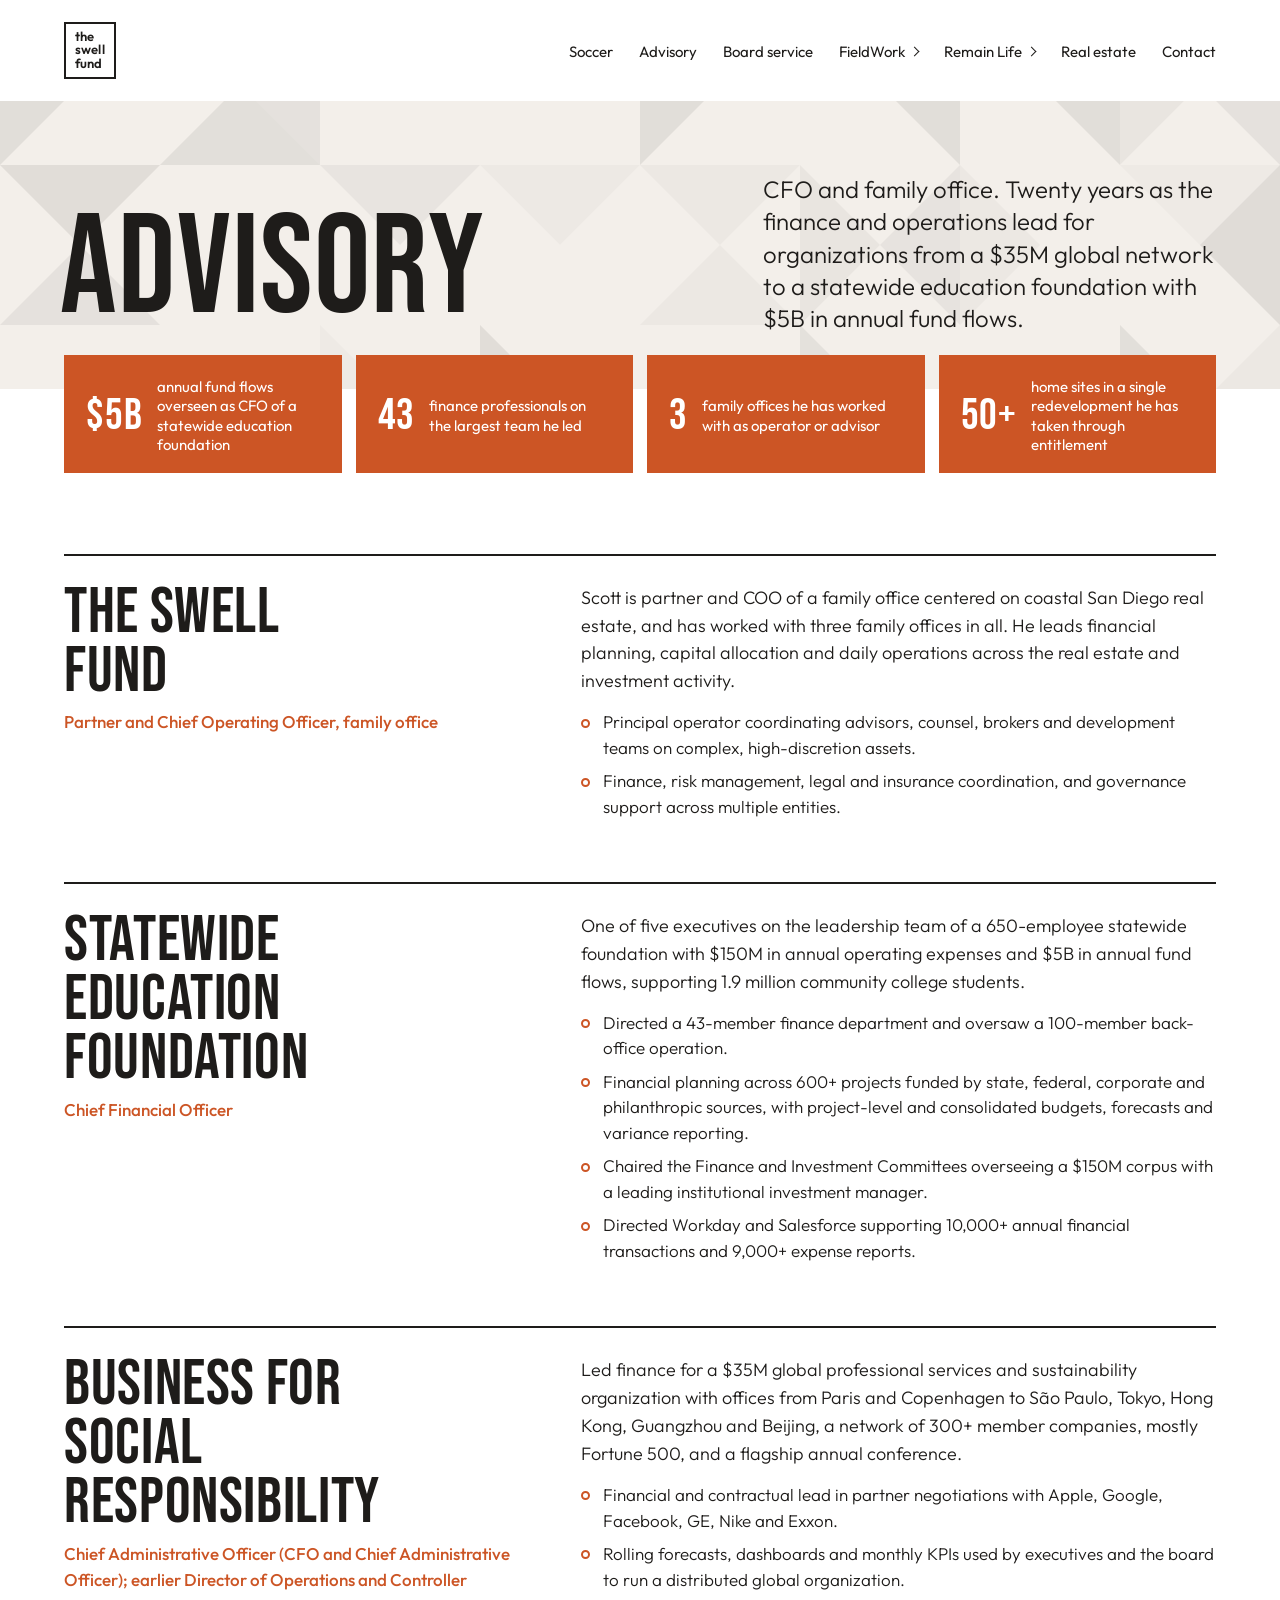
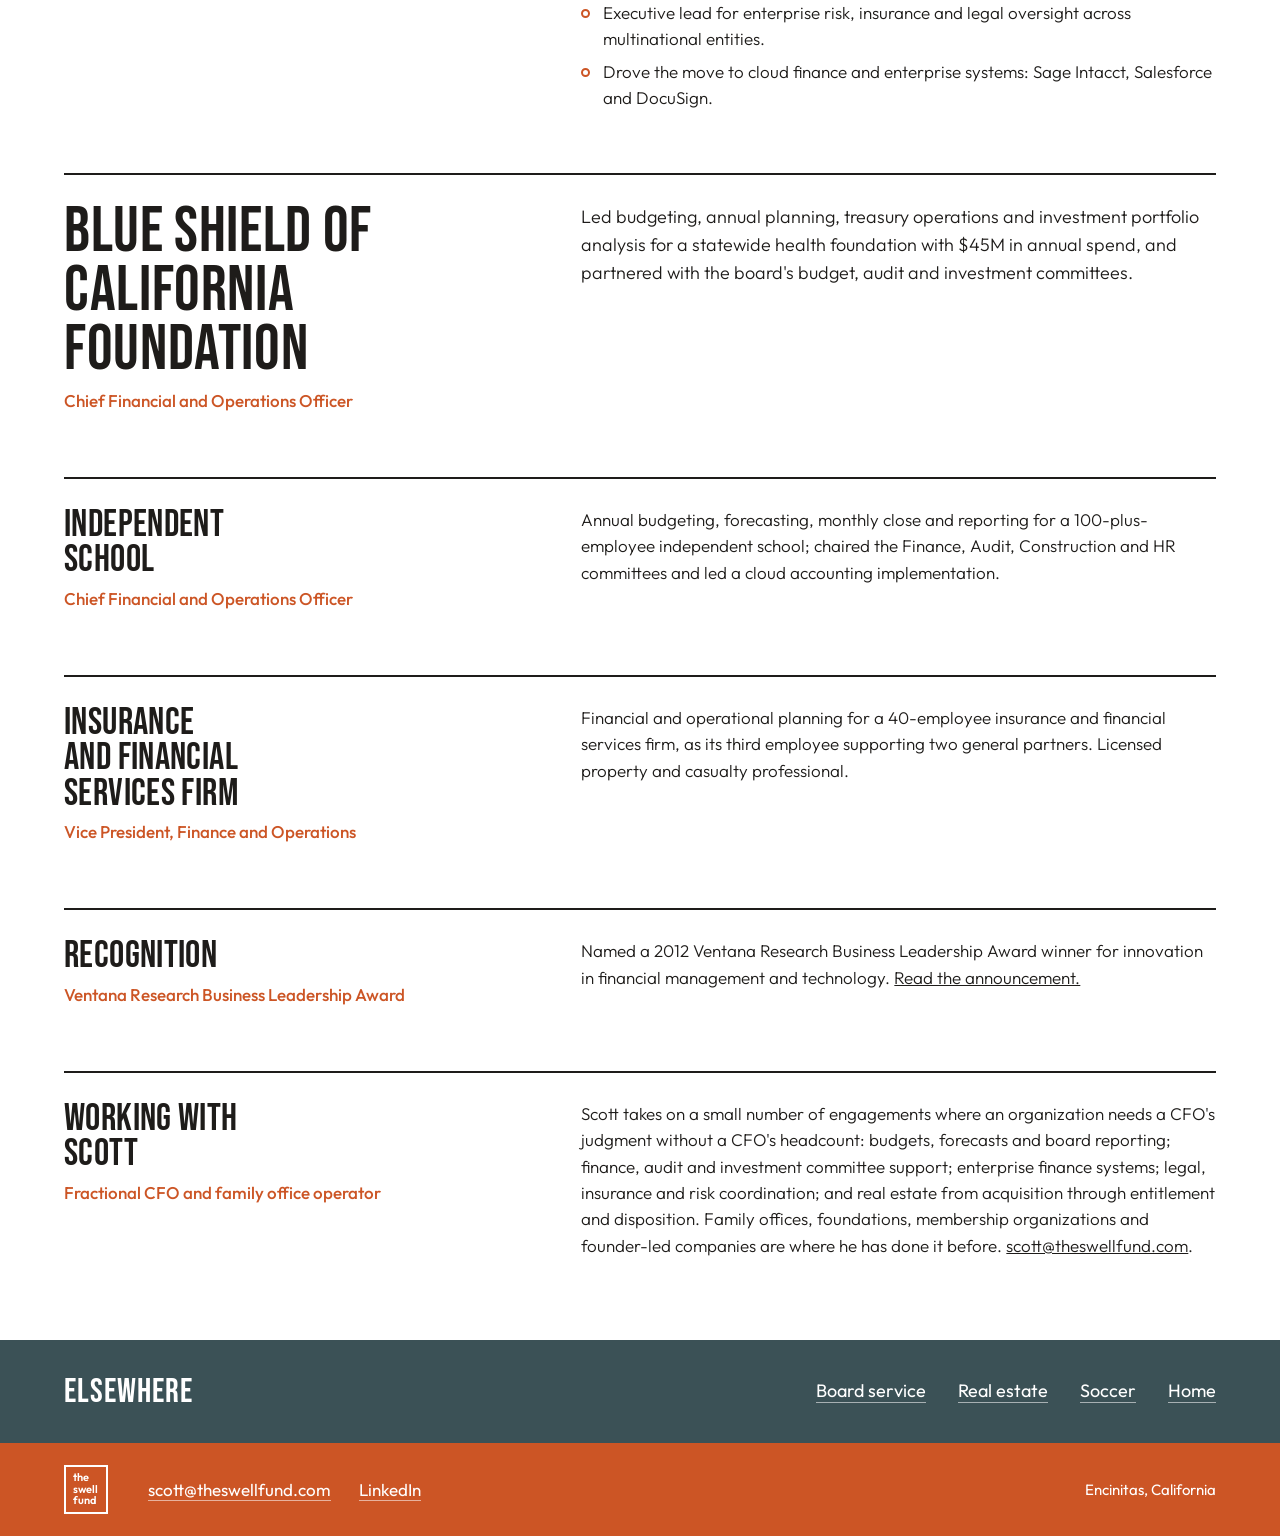
==== commit 08d73ba1: "Advisory: Ventana award sentence corrected Co-Authored-By: Claude Fable 5.1 <noreply@anthropic.com> " ====
--- a/advisory.html
+++ b/advisory.html
@@ -117,7 +117,7 @@
       <p class="role">Ventana Research Business Leadership Award</p>
     </div>
     <div>
-      <p>Named a 2012 Ventana Research Business Leadership Award winner for finance leadership at BSR. <a href="https://www.globenewswire.com/news-release/2012/10/26/937011/0/en/FinancialForce-com-Customer-Named-2012-Ventana-Research-Business-Leadership-Award-Winner.html">Read the announcement.</a></p>
+      <p>Named a 2012 Ventana Research Business Leadership Award winner for innovation in financial management and technology. <a href="https://www.globenewswire.com/news-release/2012/10/26/937011/0/en/FinancialForce-com-Customer-Named-2012-Ventana-Research-Business-Leadership-Award-Winner.html">Read the announcement.</a></p>
     </div>
   </article>
   <article class="entry minor">
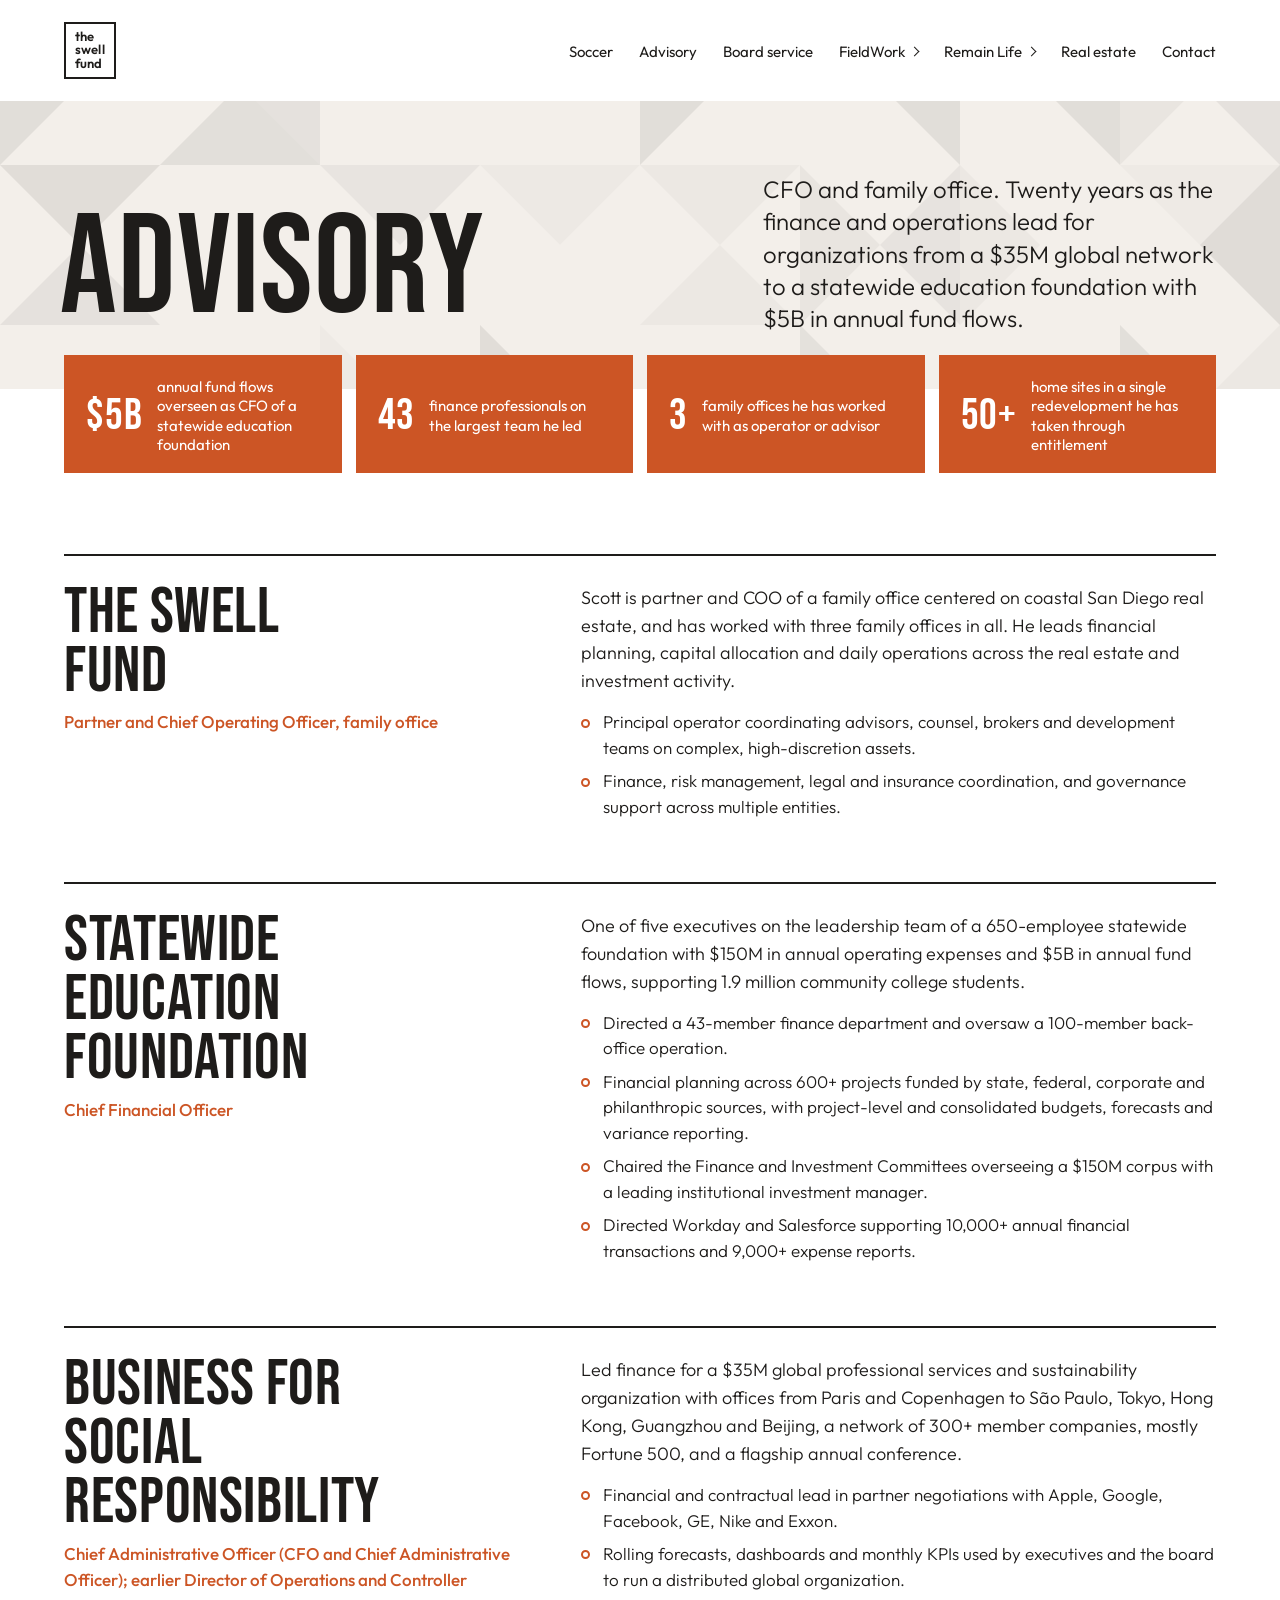
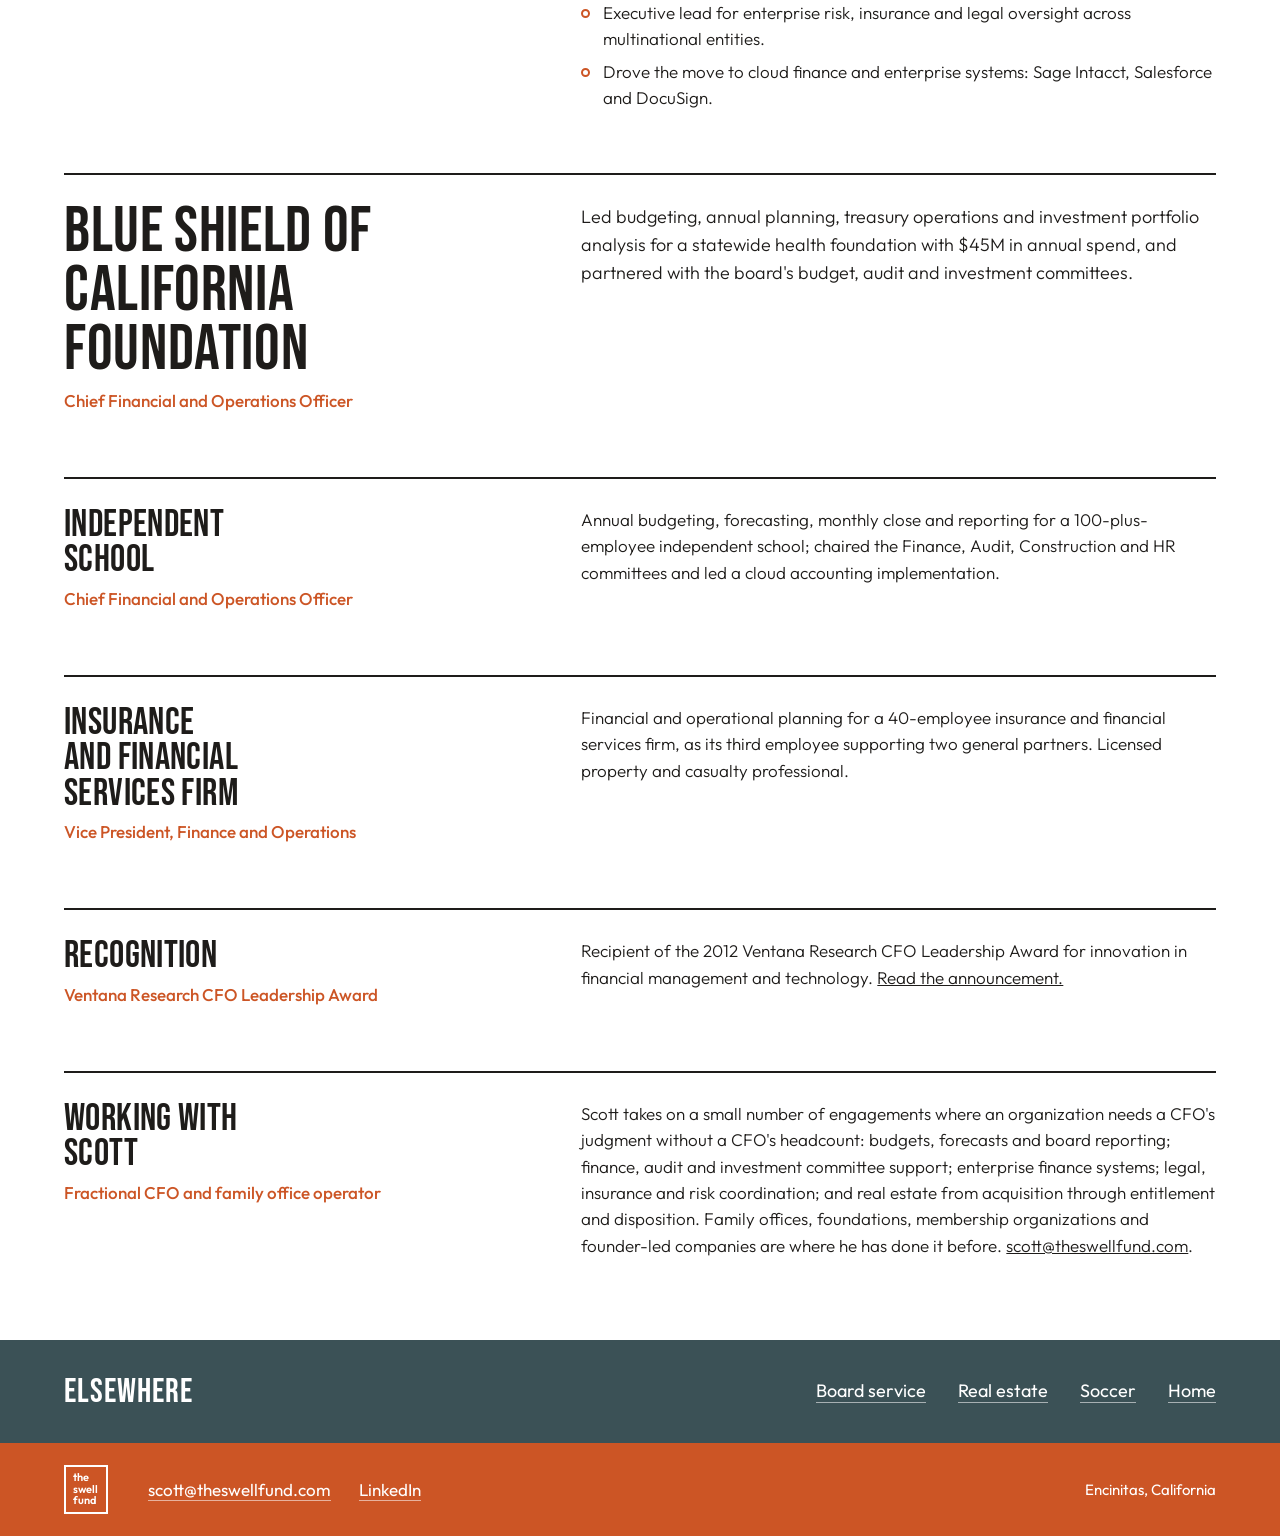
==== commit ebf0009c: "Advisory: Ventana award named correctly Co-Authored-By: Claude Fable 5.1 <noreply@anthropic.com> Cla" ====
--- a/advisory.html
+++ b/advisory.html
@@ -114,10 +114,10 @@
   <article class="entry minor">
     <div>
       <h2 class="display">Recognition</h2>
-      <p class="role">Ventana Research Business Leadership Award</p>
+      <p class="role">Ventana Research CFO Leadership Award</p>
     </div>
     <div>
-      <p>Named a 2012 Ventana Research Business Leadership Award winner for innovation in financial management and technology. <a href="https://www.globenewswire.com/news-release/2012/10/26/937011/0/en/FinancialForce-com-Customer-Named-2012-Ventana-Research-Business-Leadership-Award-Winner.html">Read the announcement.</a></p>
+      <p>Recipient of the 2012 Ventana Research CFO Leadership Award for innovation in financial management and technology. <a href="https://www.globenewswire.com/news-release/2012/10/26/937011/0/en/FinancialForce-com-Customer-Named-2012-Ventana-Research-Business-Leadership-Award-Winner.html">Read the announcement.</a></p>
     </div>
   </article>
   <article class="entry minor">
--- a/assets/site.css
+++ b/assets/site.css
@@ -197,9 +197,12 @@
   .tiles.three .tile h3 { font-size: clamp(40px, 4vw, 60px); }
   .tiles.quiet { margin-top: 14px; }
   .tiles.quiet.four { grid-template-columns: repeat(4, minmax(0, 1fr)); }
-  .tiles.quiet .tile { min-height: 230px; padding: 22px 22px 20px; }
+  .tiles.quiet .tile { min-height: 230px; padding: 22px 22px 20px; justify-content: flex-end; }
+  .tiles.quiet .tile img.low { object-position: 50% 62%; }
+  .tiles.quiet .tile img.low + svg + .shade { background: linear-gradient(180deg, rgba(0,0,0,.30) 0%, rgba(0,0,0,.55) 45%, rgba(0,0,0,.82) 100%); }
   .tiles.quiet .tile h3 { font-size: clamp(30px, 2.6vw, 40px); }
   .tiles.quiet .tile p { font-size: 15px; }
+  .tiles.quiet .tile .shade { background: linear-gradient(180deg, rgba(0,0,0,.18) 0%, rgba(0,0,0,.42) 45%, rgba(0,0,0,.78) 100%); }
 
   /* ── Footer ── */
   footer {
@@ -232,8 +235,15 @@
   @media (max-width: 1100px) and (min-width: 901px) {
     .tiles.quiet.four { grid-template-columns: repeat(2, minmax(0, 1fr)); }
   }
+  @media (max-width: 720px) {
+    header { flex-wrap: wrap; padding-bottom: 0; }
+    nav { width: calc(100% + 2 * var(--gutter)); margin: 8px calc(-1 * var(--gutter)) 0; overflow-x: auto; -webkit-overflow-scrolling: touch; scrollbar-width: none; }
+    nav::-webkit-scrollbar { display: none; }
+    nav ul { flex-wrap: nowrap; justify-content: flex-start; gap: 22px; padding: 10px var(--gutter) 14px; width: max-content; }
+    nav a { white-space: nowrap; }
+    .now ul { flex-direction: column; gap: 10px; }
+  }
   @media (max-width: 520px) {
-    nav ul { gap: 14px 18px; }
     .hero h1 { font-size: clamp(64px, 19vw, 96px); }
   }
 
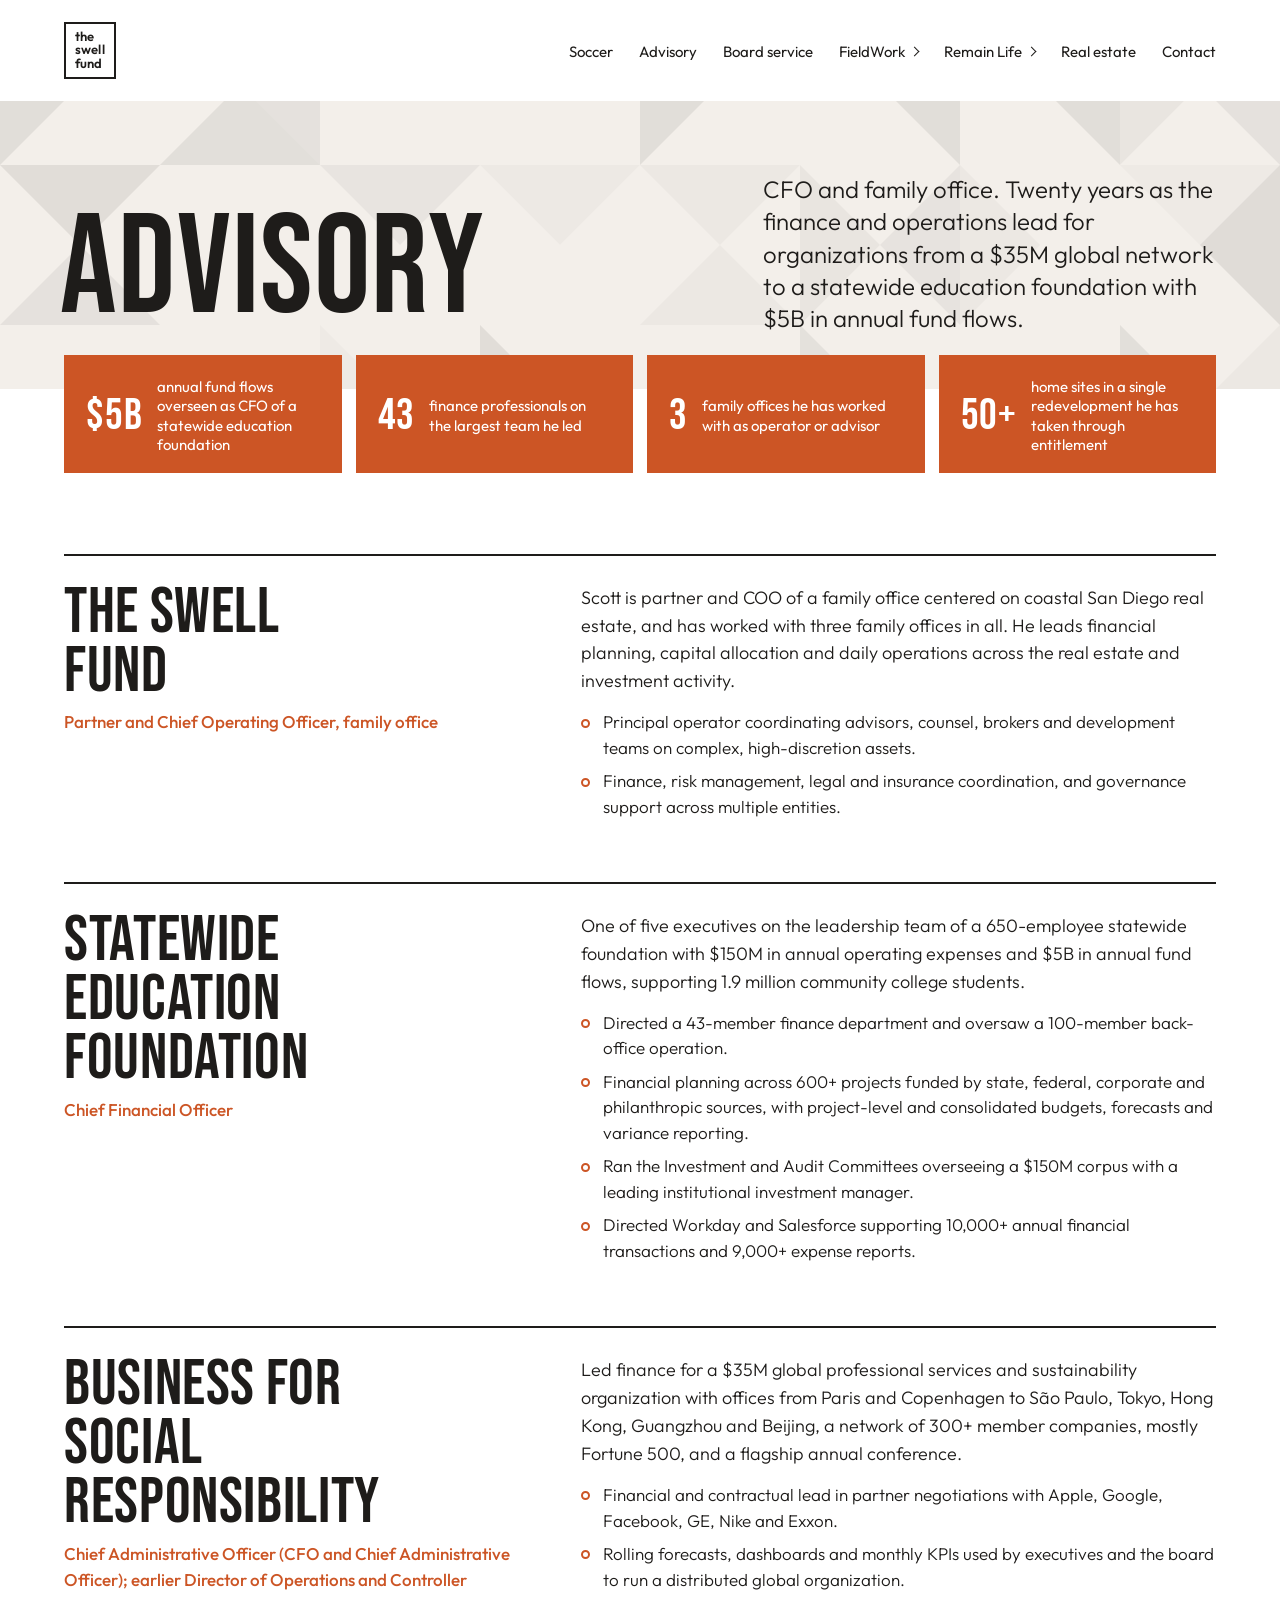
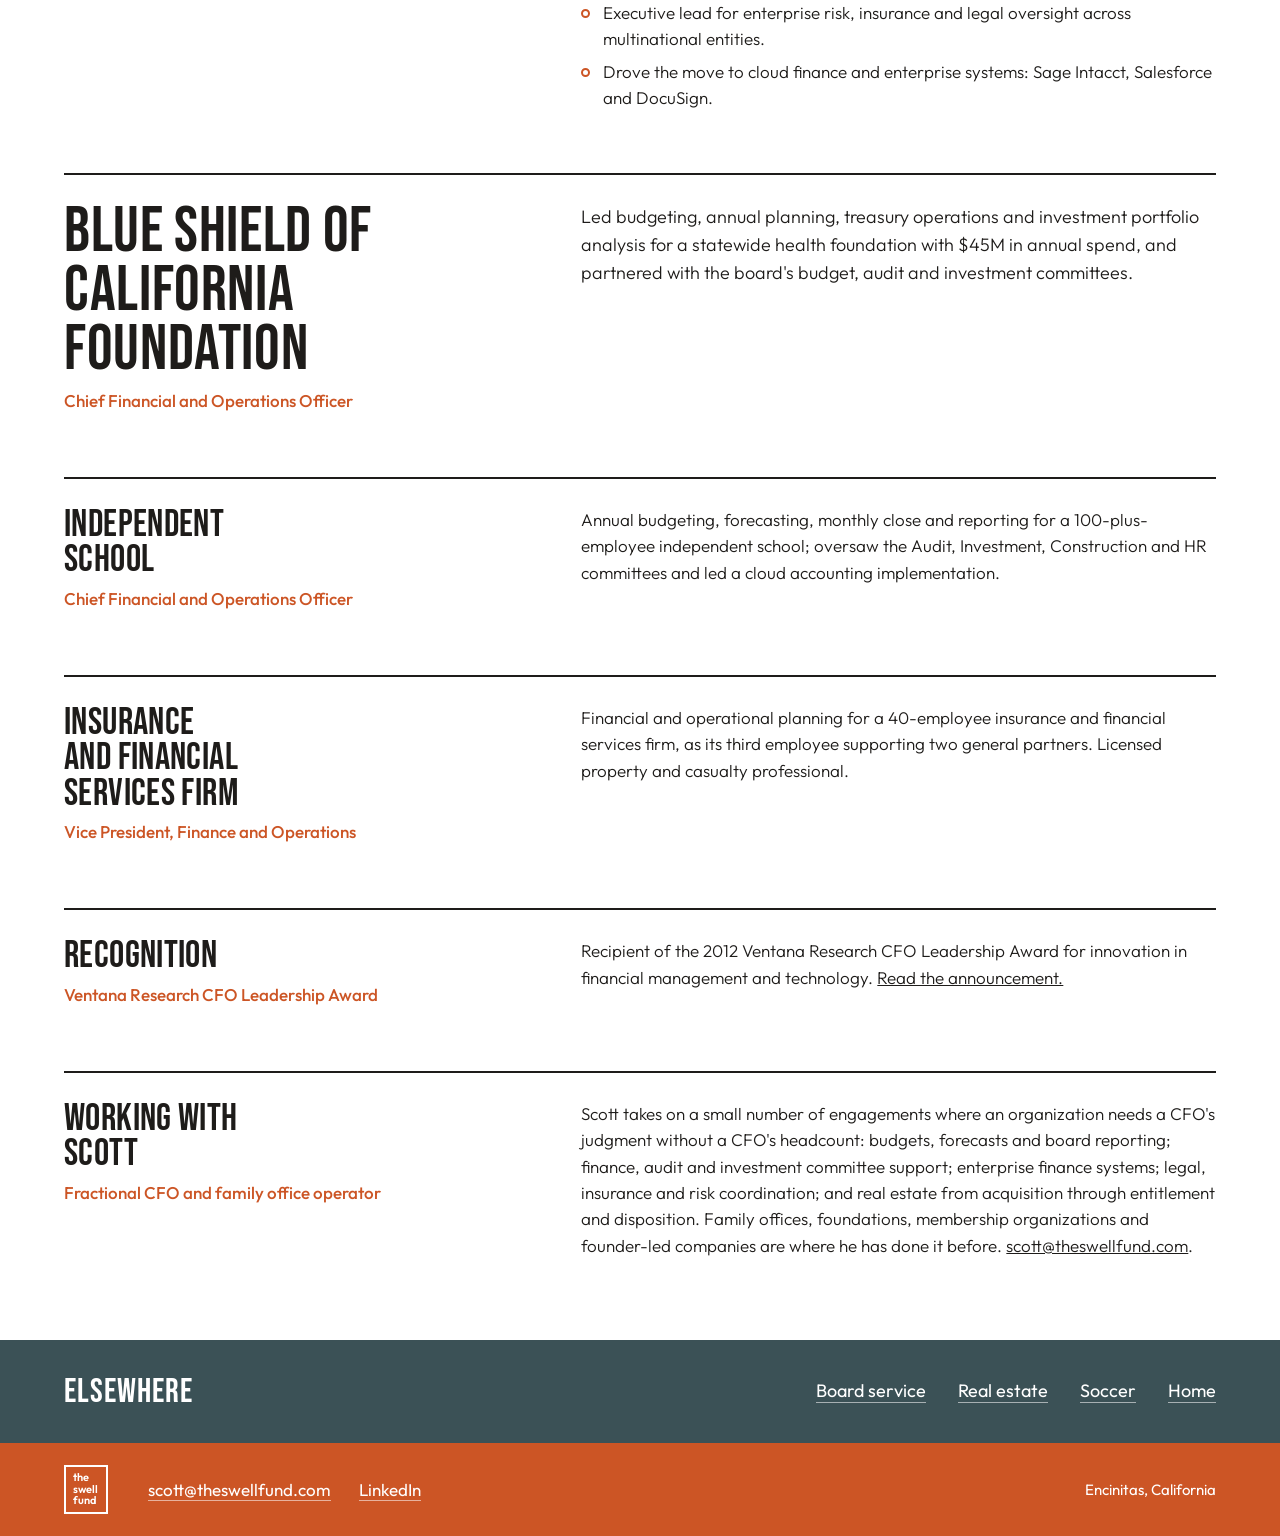
==== commit e715eb0f: "Boards/Advisory: committee lists match the résumé Co-Authored-By: Claude Fable 5.1 <noreply@anthropi" ====
--- a/advisory.html
+++ b/advisory.html
@@ -64,7 +64,7 @@
       <ul>
         <li>Directed a 43-member finance department and oversaw a 100-member back-office operation.</li>
         <li>Financial planning across 600+ projects funded by state, federal, corporate and philanthropic sources, with project-level and consolidated budgets, forecasts and variance reporting.</li>
-        <li>Chaired the Finance and Investment Committees overseeing a $150M corpus with a leading institutional investment manager.</li>
+        <li>Ran the Investment and Audit Committees overseeing a $150M corpus with a leading institutional investment manager.</li>
         <li>Directed Workday and Salesforce supporting 10,000+ annual financial transactions and 9,000+ expense reports.</li>
       </ul>
     </div>
@@ -99,7 +99,7 @@
       <p class="role">Chief Financial and Operations Officer</p>
     </div>
     <div>
-      <p>Annual budgeting, forecasting, monthly close and reporting for a 100-plus-employee independent school; chaired the Finance, Audit, Construction and HR committees and led a cloud accounting implementation.</p>
+      <p>Annual budgeting, forecasting, monthly close and reporting for a 100-plus-employee independent school; oversaw the Audit, Investment, Construction and HR committees and led a cloud accounting implementation.</p>
     </div>
   </article>
   <article class="entry minor">
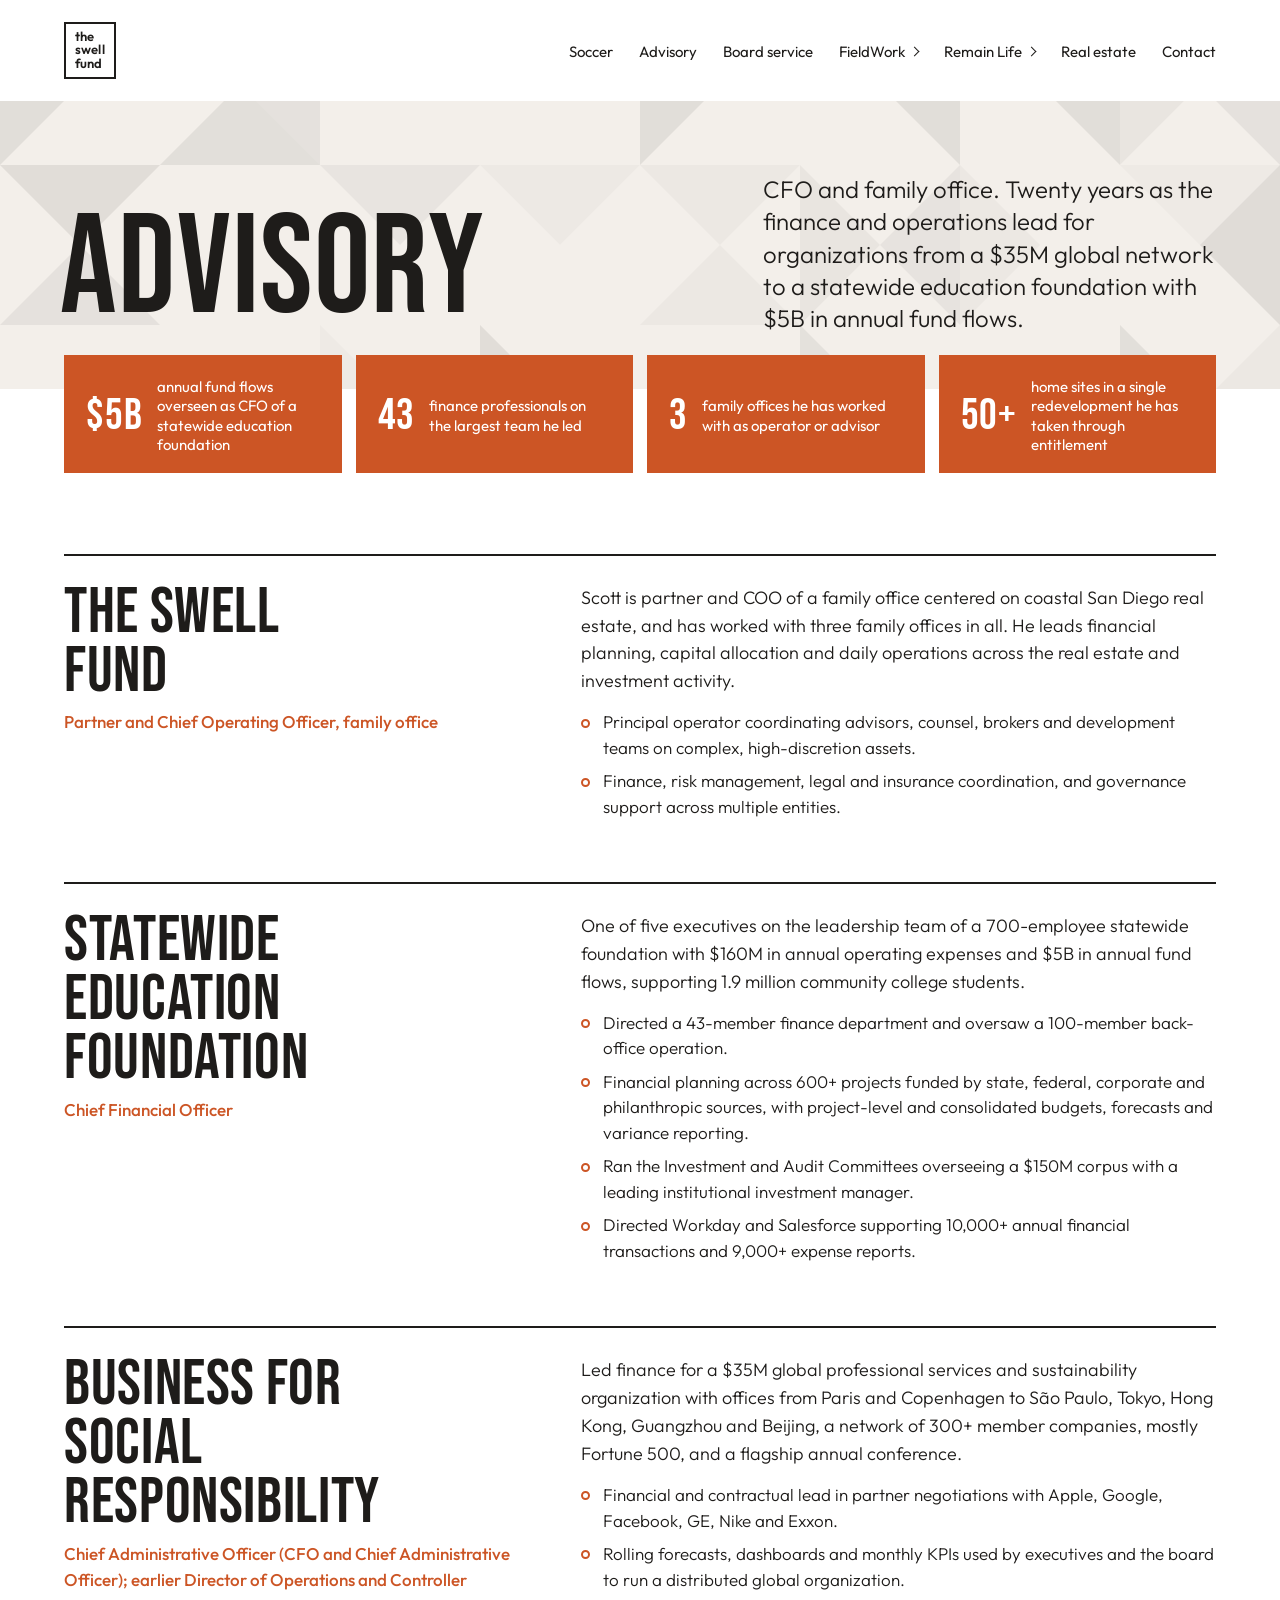
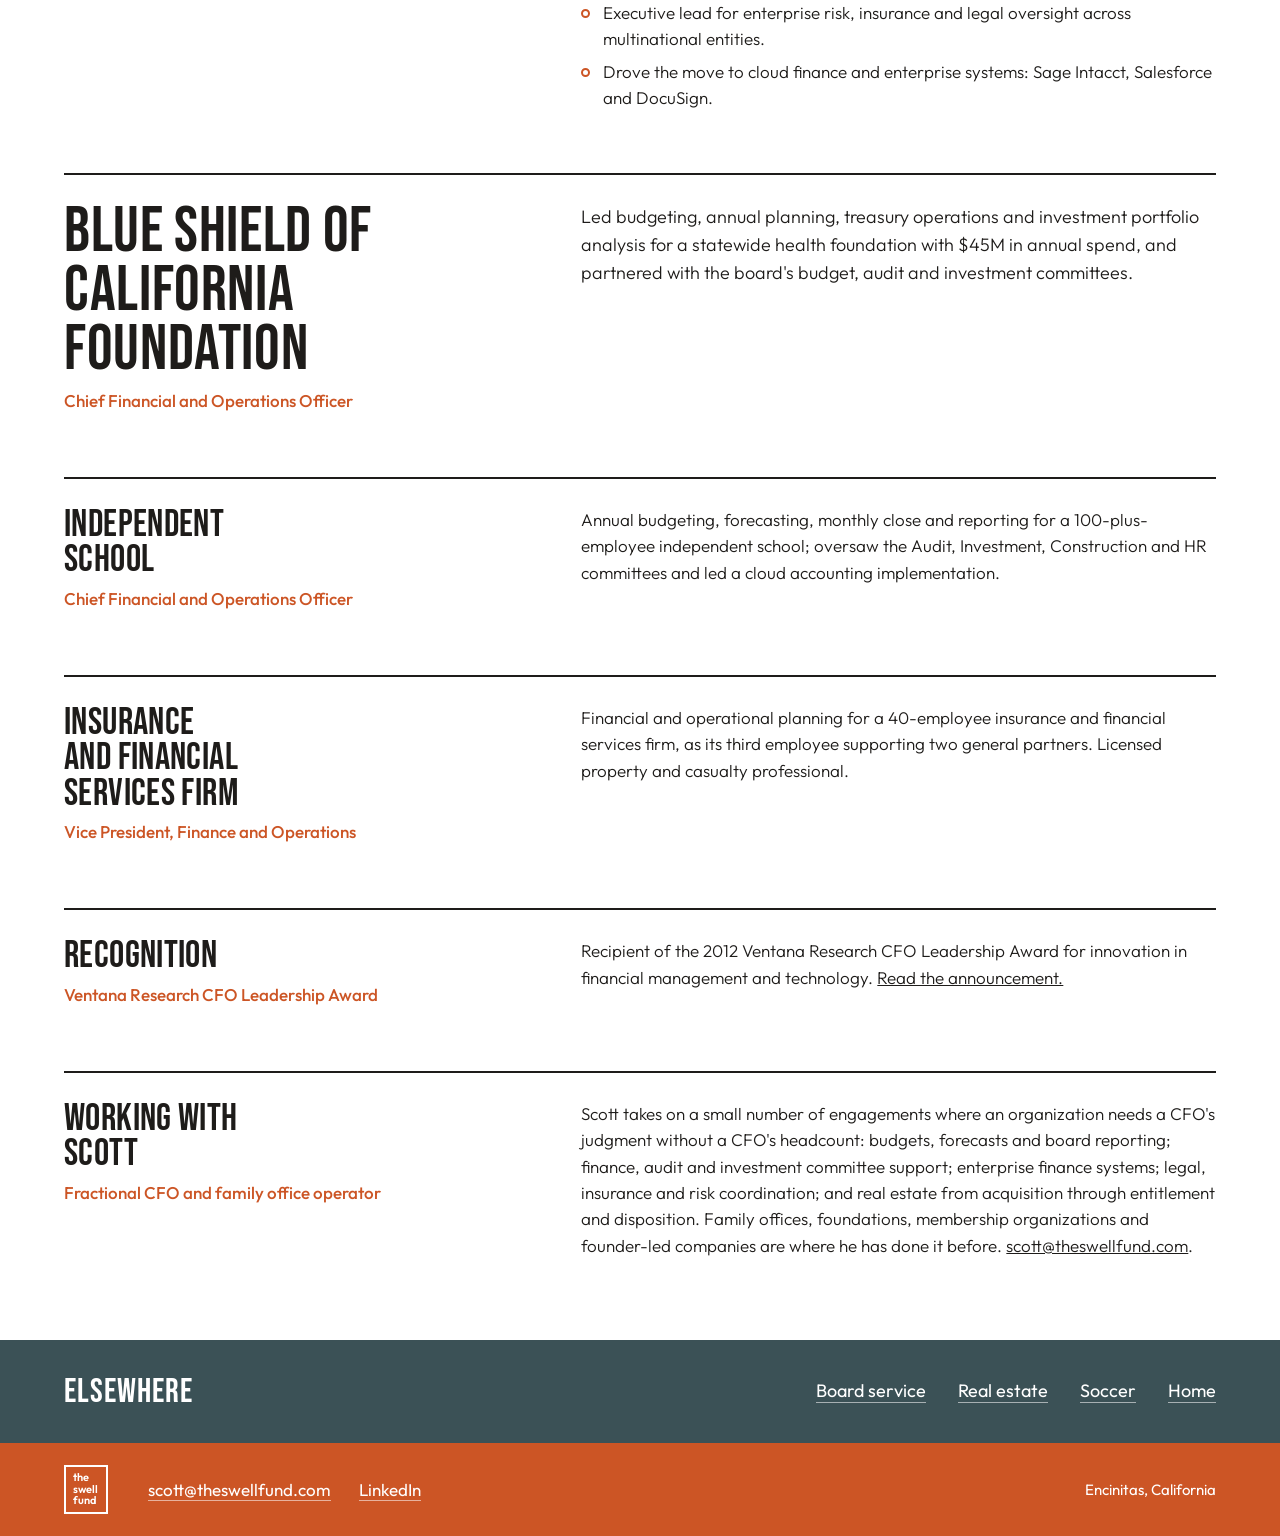
==== commit 1254d1ae: "Foundation figures: 700 employees, $160M opex Co-Authored-By: Claude Fable 5.1 <noreply@anthropic.co" ====
--- a/advisory.html
+++ b/advisory.html
@@ -60,7 +60,7 @@
       <p class="role">Chief Financial Officer</p>
     </div>
     <div>
-      <p>One of five executives on the leadership team of a 650-employee statewide foundation with $150M in annual operating expenses and $5B in annual fund flows, supporting 1.9 million community college students.</p>
+      <p>One of five executives on the leadership team of a 700-employee statewide foundation with $160M in annual operating expenses and $5B in annual fund flows, supporting 1.9 million community college students.</p>
       <ul>
         <li>Directed a 43-member finance department and oversaw a 100-member back-office operation.</li>
         <li>Financial planning across 600+ projects funded by state, federal, corporate and philanthropic sources, with project-level and consolidated budgets, forecasts and variance reporting.</li>
@@ -144,7 +144,7 @@
   <a class="mark" href="index.html" aria-label="The Swell Fund, home"><span>the</span><span>swell</span><span>fund</span></a>
   <ul>
     <li><a href="mailto:scott@theswellfund.com">scott@theswellfund.com</a></li>
-    <li><a href="https://www.linkedin.com/pub/scott-travasos/15/69/158">LinkedIn</a></li>
+    <li><a href="https://www.linkedin.com/in/scott-travasos-15806915">LinkedIn</a></li>
   </ul>
   <p>Encinitas, California</p>
 </footer>
